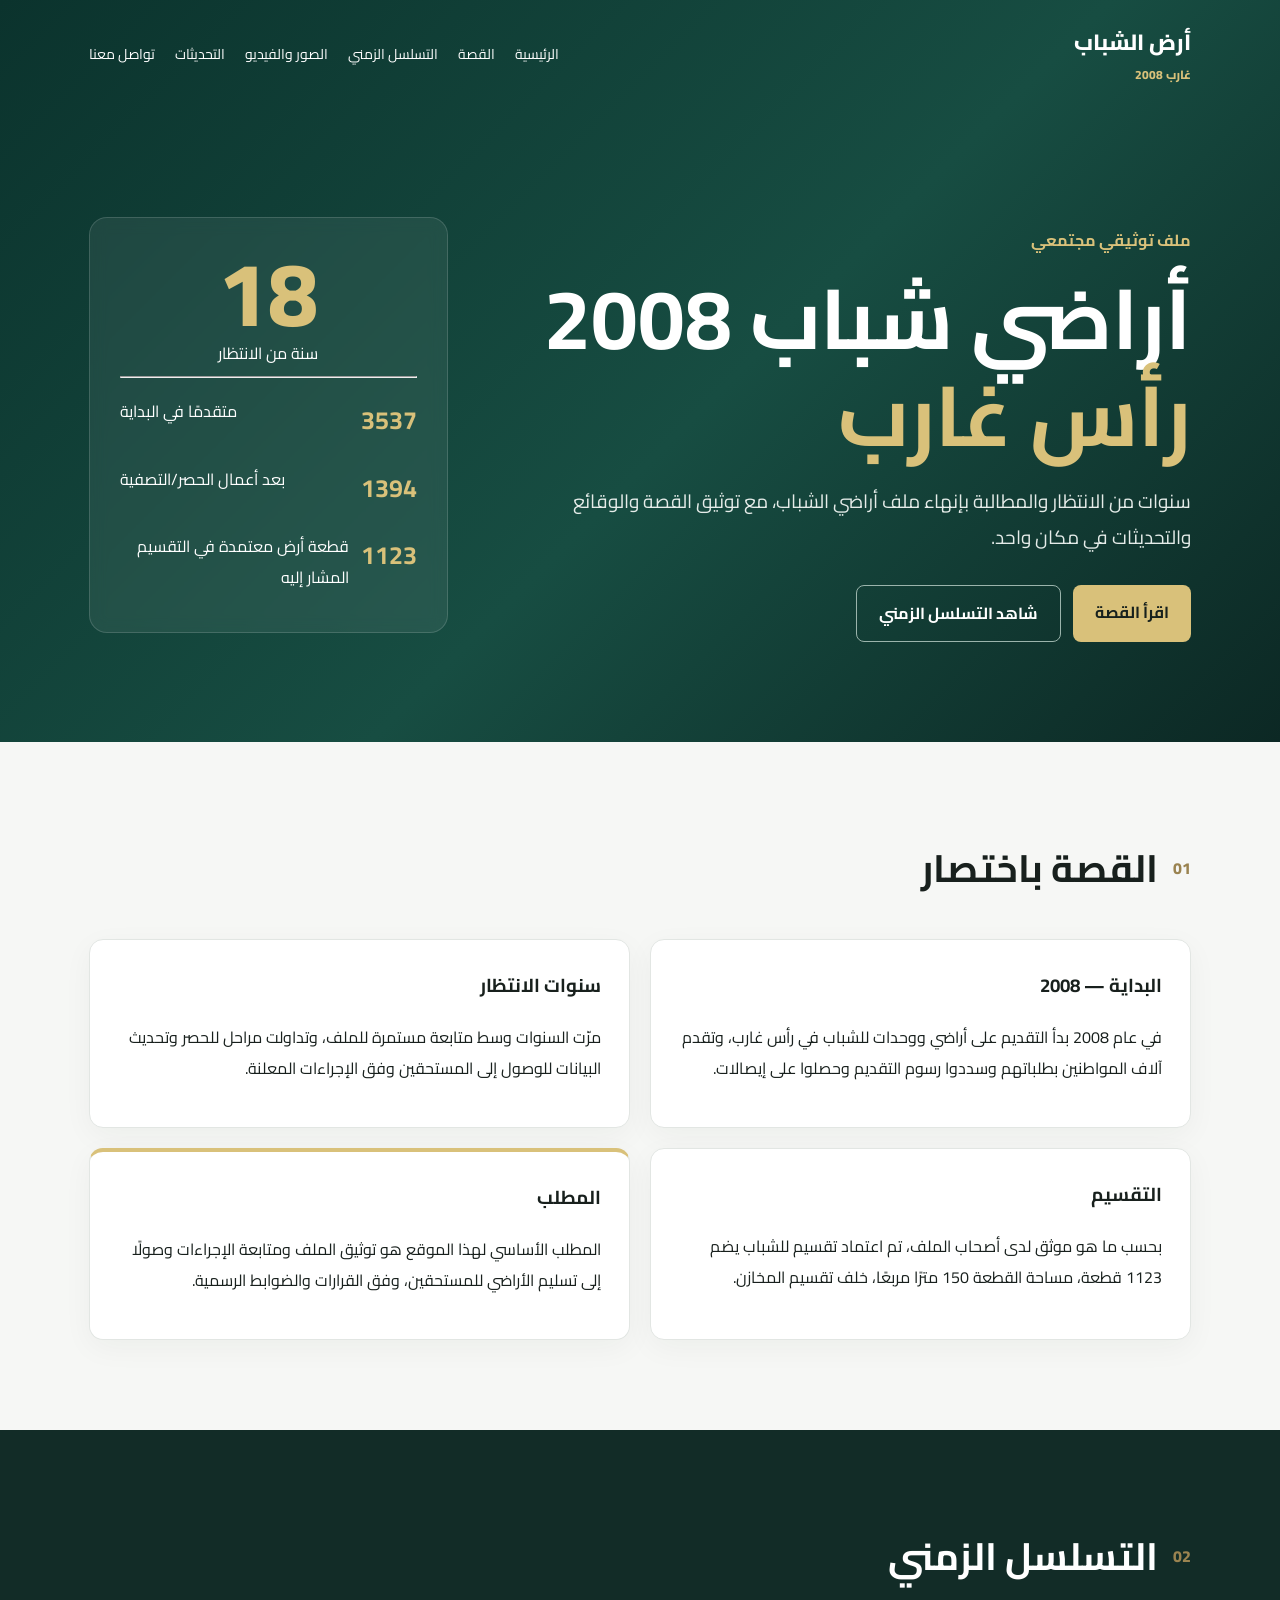
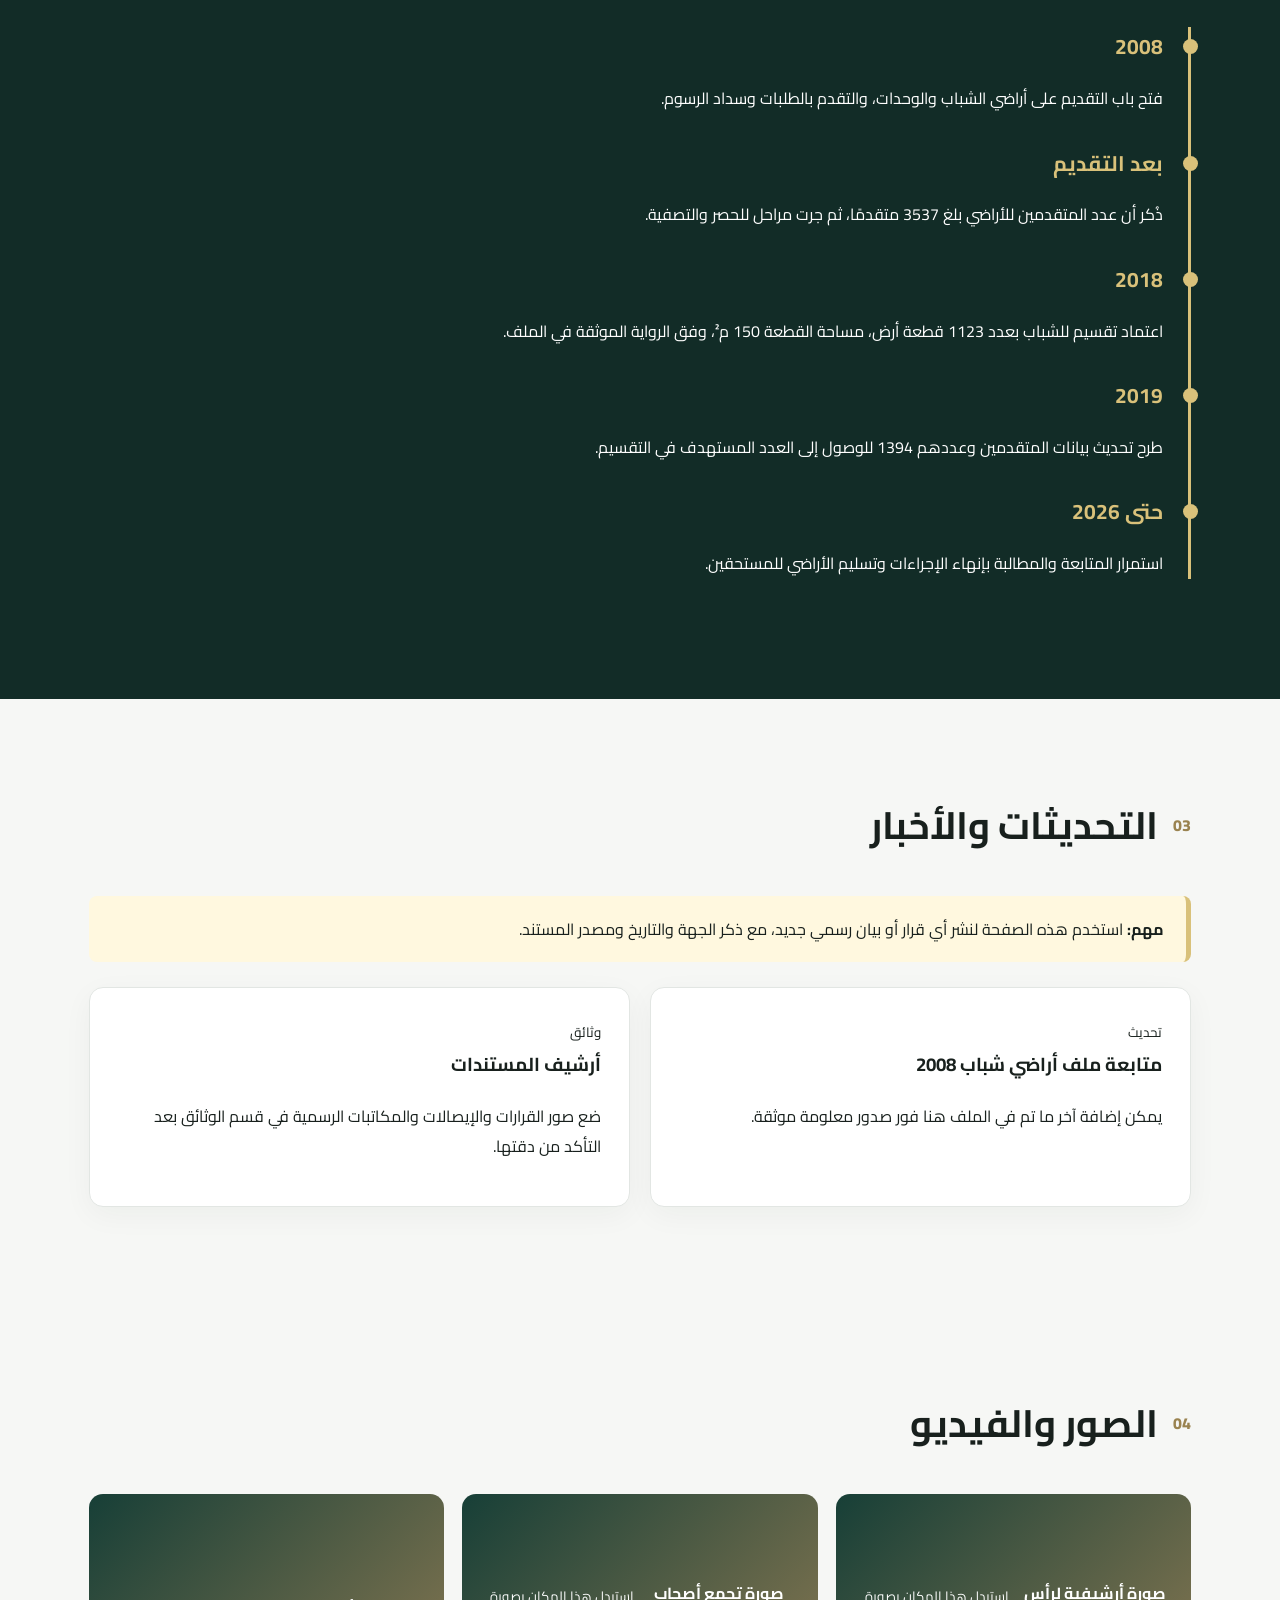
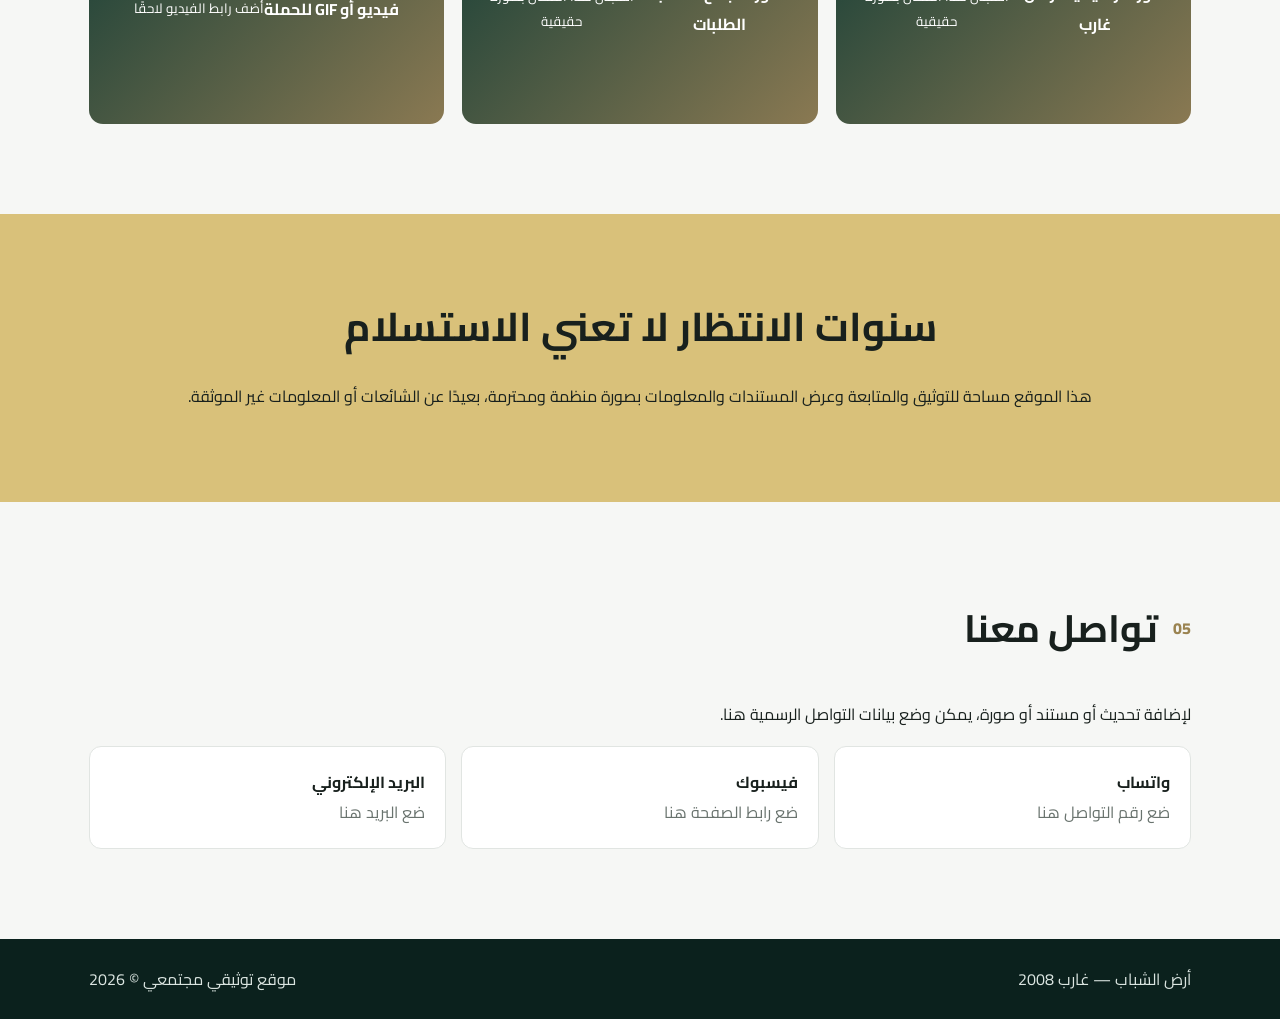
==== index.html @ 6d90851c "Add files via upload" ====
<!doctype html>
<html lang="ar" dir="rtl">
<head>
<meta charset="utf-8">
<meta name="viewport" content="width=device-width,initial-scale=1">
<title>أرض الشباب | غارب 2008</title>
<meta name="description" content="موقع توثيقي لمتابعة ملف أراضي شباب 2008 بمدينة رأس غارب.">
<link rel="stylesheet" href="style.css">
</head>
<body>
<header class="hero">
  <nav class="nav">
    <div class="logo">أرض الشباب <span>غارب 2008</span></div>
    <button class="menu" onclick="toggleMenu()">☰</button>
    <div id="links" class="links">
      <a href="#home">الرئيسية</a><a href="#story">القصة</a><a href="#timeline">التسلسل الزمني</a>
      <a href="#media">الصور والفيديو</a><a href="#updates">التحديثات</a><a href="#contact">تواصل معنا</a>
    </div>
  </nav>
  <section id="home" class="hero-content">
    <div>
      <p class="eyebrow">ملف توثيقي مجتمعي</p>
      <h1>أراضي شباب 2008<br><span>رأس غارب</span></h1>
      <p class="lead">سنوات من الانتظار والمطالبة بإنهاء ملف أراضي الشباب، مع توثيق القصة والوقائع والتحديثات في مكان واحد.</p>
      <div class="actions"><a class="btn primary" href="#story">اقرأ القصة</a><a class="btn ghost" href="#timeline">شاهد التسلسل الزمني</a></div>
    </div>
    <div class="hero-card">
      <div class="big">18</div><div>سنة من الانتظار</div>
      <hr><div class="stat"><b>3537</b><span>متقدمًا في البداية</span></div>
      <div class="stat"><b>1394</b><span>بعد أعمال الحصر/التصفية</span></div>
      <div class="stat"><b>1123</b><span>قطعة أرض معتمدة في التقسيم المشار إليه</span></div>
    </div>
  </section>
</header>

<main>
<section id="story" class="section">
  <div class="section-head"><span>01</span><h2>القصة باختصار</h2></div>
  <div class="story-grid">
    <article class="card"><h3>البداية — 2008</h3><p>في عام 2008 بدأ التقديم على أراضي ووحدات للشباب في رأس غارب، وتقدم آلاف المواطنين بطلباتهم وسددوا رسوم التقديم وحصلوا على إيصالات.</p></article>
    <article class="card"><h3>سنوات الانتظار</h3><p>مرّت السنوات وسط متابعة مستمرة للملف، وتداولت مراحل للحصر وتحديث البيانات للوصول إلى المستحقين وفق الإجراءات المعلنة.</p></article>
    <article class="card"><h3>التقسيم</h3><p>بحسب ما هو موثق لدى أصحاب الملف، تم اعتماد تقسيم للشباب يضم 1123 قطعة، مساحة القطعة 150 مترًا مربعًا، خلف تقسيم المخازن.</p></article>
    <article class="card accent"><h3>المطلب</h3><p>المطلب الأساسي لهذا الموقع هو توثيق الملف ومتابعة الإجراءات وصولًا إلى تسليم الأراضي للمستحقين، وفق القرارات والضوابط الرسمية.</p></article>
  </div>
</section>

<section id="timeline" class="section dark">
  <div class="section-head"><span>02</span><h2>التسلسل الزمني</h2></div>
  <div class="timeline">
    <div><b>2008</b><p>فتح باب التقديم على أراضي الشباب والوحدات، والتقدم بالطلبات وسداد الرسوم.</p></div>
    <div><b>بعد التقديم</b><p>ذُكر أن عدد المتقدمين للأراضي بلغ 3537 متقدمًا، ثم جرت مراحل للحصر والتصفية.</p></div>
    <div><b>2018</b><p>اعتماد تقسيم للشباب بعدد 1123 قطعة أرض، مساحة القطعة 150 م²، وفق الرواية الموثقة في الملف.</p></div>
    <div><b>2019</b><p>طرح تحديث بيانات المتقدمين وعددهم 1394 للوصول إلى العدد المستهدف في التقسيم.</p></div>
    <div><b>حتى 2026</b><p>استمرار المتابعة والمطالبة بإنهاء الإجراءات وتسليم الأراضي للمستحقين.</p></div>
  </div>
</section>

<section id="updates" class="section">
  <div class="section-head"><span>03</span><h2>التحديثات والأخبار</h2></div>
  <div class="notice"><strong>مهم:</strong> استخدم هذه الصفحة لنشر أي قرار أو بيان رسمي جديد، مع ذكر الجهة والتاريخ ومصدر المستند.</div>
  <div class="updates">
    <article class="card"><small>تحديث</small><h3>متابعة ملف أراضي شباب 2008</h3><p>يمكن إضافة آخر ما تم في الملف هنا فور صدور معلومة موثقة.</p></article>
    <article class="card"><small>وثائق</small><h3>أرشيف المستندات</h3><p>ضع صور القرارات والإيصالات والمكاتبات الرسمية في قسم الوثائق بعد التأكد من دقتها.</p></article>
  </div>
</section>

<section id="media" class="section">
  <div class="section-head"><span>04</span><h2>الصور والفيديو</h2></div>
  <div class="media-grid">
    <div class="media-placeholder">صورة أرشيفية لرأس غارب<br><small>استبدل هذا المكان بصورة حقيقية</small></div>
    <div class="media-placeholder">صورة تجمع أصحاب الطلبات<br><small>استبدل هذا المكان بصورة حقيقية</small></div>
    <div class="media-placeholder">فيديو أو GIF للحملة<br><small>أضف رابط الفيديو لاحقًا</small></div>
  </div>
</section>

<section class="section callout">
  <h2>سنوات الانتظار لا تعني الاستسلام</h2>
  <p>هذا الموقع مساحة للتوثيق والمتابعة وعرض المستندات والمعلومات بصورة منظمة ومحترمة، بعيدًا عن الشائعات أو المعلومات غير الموثقة.</p>
</section>

<section id="contact" class="section contact">
  <div class="section-head"><span>05</span><h2>تواصل معنا</h2></div>
  <p>لإضافة تحديث أو مستند أو صورة، يمكن وضع بيانات التواصل الرسمية هنا.</p>
  <div class="contact-box">
    <div><b>واتساب</b><span>ضع رقم التواصل هنا</span></div>
    <div><b>فيسبوك</b><span>ضع رابط الصفحة هنا</span></div>
    <div><b>البريد الإلكتروني</b><span>ضع البريد هنا</span></div>
  </div>
</section>
</main>

<footer><div>أرض الشباب — غارب 2008</div><div>موقع توثيقي مجتمعي © 2026</div></footer>
<script src="script.js"></script>
</body>
</html>
---- style.css ----
@import url('https://fonts.googleapis.com/css2?family=Cairo:wght@400;600;700;800&display=swap');
*{box-sizing:border-box}html{scroll-behavior:smooth}body{margin:0;font-family:Cairo,Arial,sans-serif;background:#f6f7f5;color:#18201d;line-height:1.9}
.hero{background:linear-gradient(135deg,#0b332d,#174d42 55%,#0c2824);color:white;min-height:720px}.nav{max-width:1150px;margin:auto;padding:22px 24px;display:flex;align-items:center;justify-content:space-between;gap:20px}.logo{font-size:22px;font-weight:800}.logo span{display:block;font-size:12px;color:#d9c17a}.links{display:flex;gap:20px}.links a{color:white;text-decoration:none;font-size:14px}.menu{display:none;background:none;border:0;color:white;font-size:28px}
.hero-content{max-width:1150px;margin:auto;padding:100px 24px;display:grid;grid-template-columns:1.5fr .8fr;gap:70px;align-items:center}.eyebrow{color:#d9c17a;font-weight:700}.hero h1{font-size:clamp(48px,7vw,84px);line-height:1.15;margin:10px 0}.hero h1 span{color:#d9c17a}.lead{font-size:19px;max-width:700px;color:#e5ece9}.actions{display:flex;gap:12px;flex-wrap:wrap;margin-top:30px}.btn{padding:12px 22px;border-radius:8px;text-decoration:none;font-weight:700}.primary{background:#d9c17a;color:#17211d}.ghost{border:1px solid #9bb4ac;color:white}.hero-card{background:#ffffff12;border:1px solid #ffffff26;border-radius:18px;padding:30px;text-align:center;backdrop-filter:blur(8px)}.big{font-size:90px;font-weight:800;line-height:1;color:#d9c17a}.stat{display:flex;justify-content:space-between;gap:12px;padding:10px 0;text-align:right}.stat b{font-size:25px;color:#d9c17a}
.section{max-width:1150px;margin:auto;padding:90px 24px}.section-head{display:flex;align-items:center;gap:15px;margin-bottom:35px}.section-head span{color:#9a8350;font-weight:800}.section h2{font-size:38px;margin:0}.story-grid,.updates{display:grid;grid-template-columns:repeat(2,1fr);gap:20px}.card{background:white;border:1px solid #e2e6e3;border-radius:14px;padding:28px;box-shadow:0 8px 30px #10251a0b}.card h3{margin-top:0}.accent{border-top:4px solid #d9c17a}.dark{max-width:none;background:#122c27;color:white;padding-left:max(24px,calc((100% - 1102px)/2));padding-right:max(24px,calc((100% - 1102px)/2))}.timeline{border-right:3px solid #d9c17a;padding-right:25px}.timeline>div{position:relative;margin:0 0 30px}.timeline>div:before{content:'';position:absolute;right:-35px;top:12px;width:15px;height:15px;background:#d9c17a;border-radius:50%}.timeline b{color:#d9c17a;font-size:21px}.notice{background:#fff8df;border-right:5px solid #d9c17a;padding:18px 22px;border-radius:8px;margin-bottom:25px}.media-grid{display:grid;grid-template-columns:repeat(3,1fr);gap:18px}.media-placeholder{min-height:230px;border-radius:14px;background:linear-gradient(135deg,#173f37,#8a7952);display:flex;align-items:center;justify-content:center;text-align:center;color:white;font-weight:700;padding:20px}.media-placeholder small{font-weight:400;display:block}.callout{max-width:none;background:#d9c17a;text-align:center;padding:75px 24px}.callout h2{font-size:40px}.contact-box{display:grid;grid-template-columns:repeat(3,1fr);gap:15px}.contact-box div{background:white;border:1px solid #e1e5e2;padding:20px;border-radius:12px}.contact-box b,.contact-box span{display:block}.contact-box span{color:#69736e}footer{background:#0b211d;color:#dbe5e1;padding:25px max(24px,calc((100% - 1102px)/2));display:flex;justify-content:space-between;gap:20px}
@media(max-width:800px){.links{display:none;position:absolute;top:70px;right:15px;left:15px;background:#0b332d;padding:20px;border-radius:12px;flex-direction:column}.links.show{display:flex}.menu{display:block}.hero-content{grid-template-columns:1fr;padding-top:50px}.hero{min-height:auto}.story-grid,.media-grid,.contact-box{grid-template-columns:1fr}.hero h1{font-size:48px}.section h2{font-size:30px}footer{flex-direction:column}}
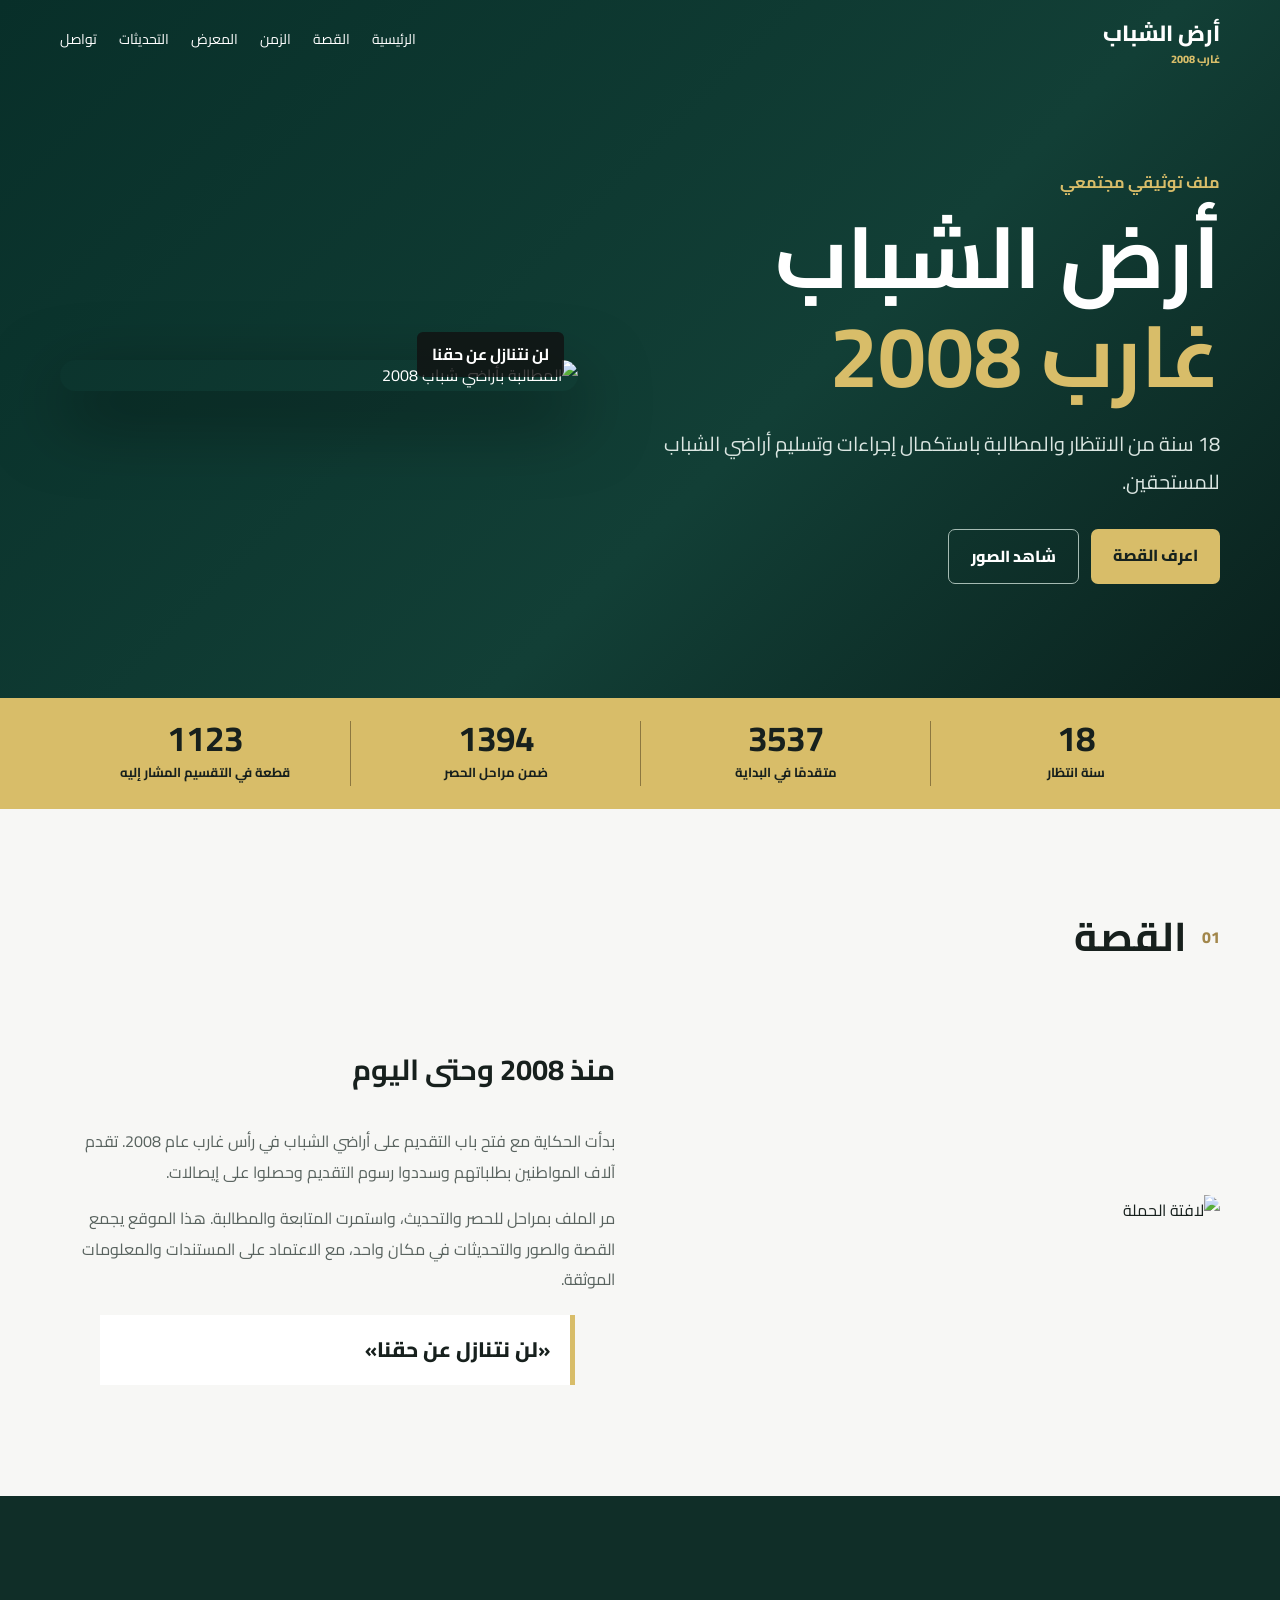
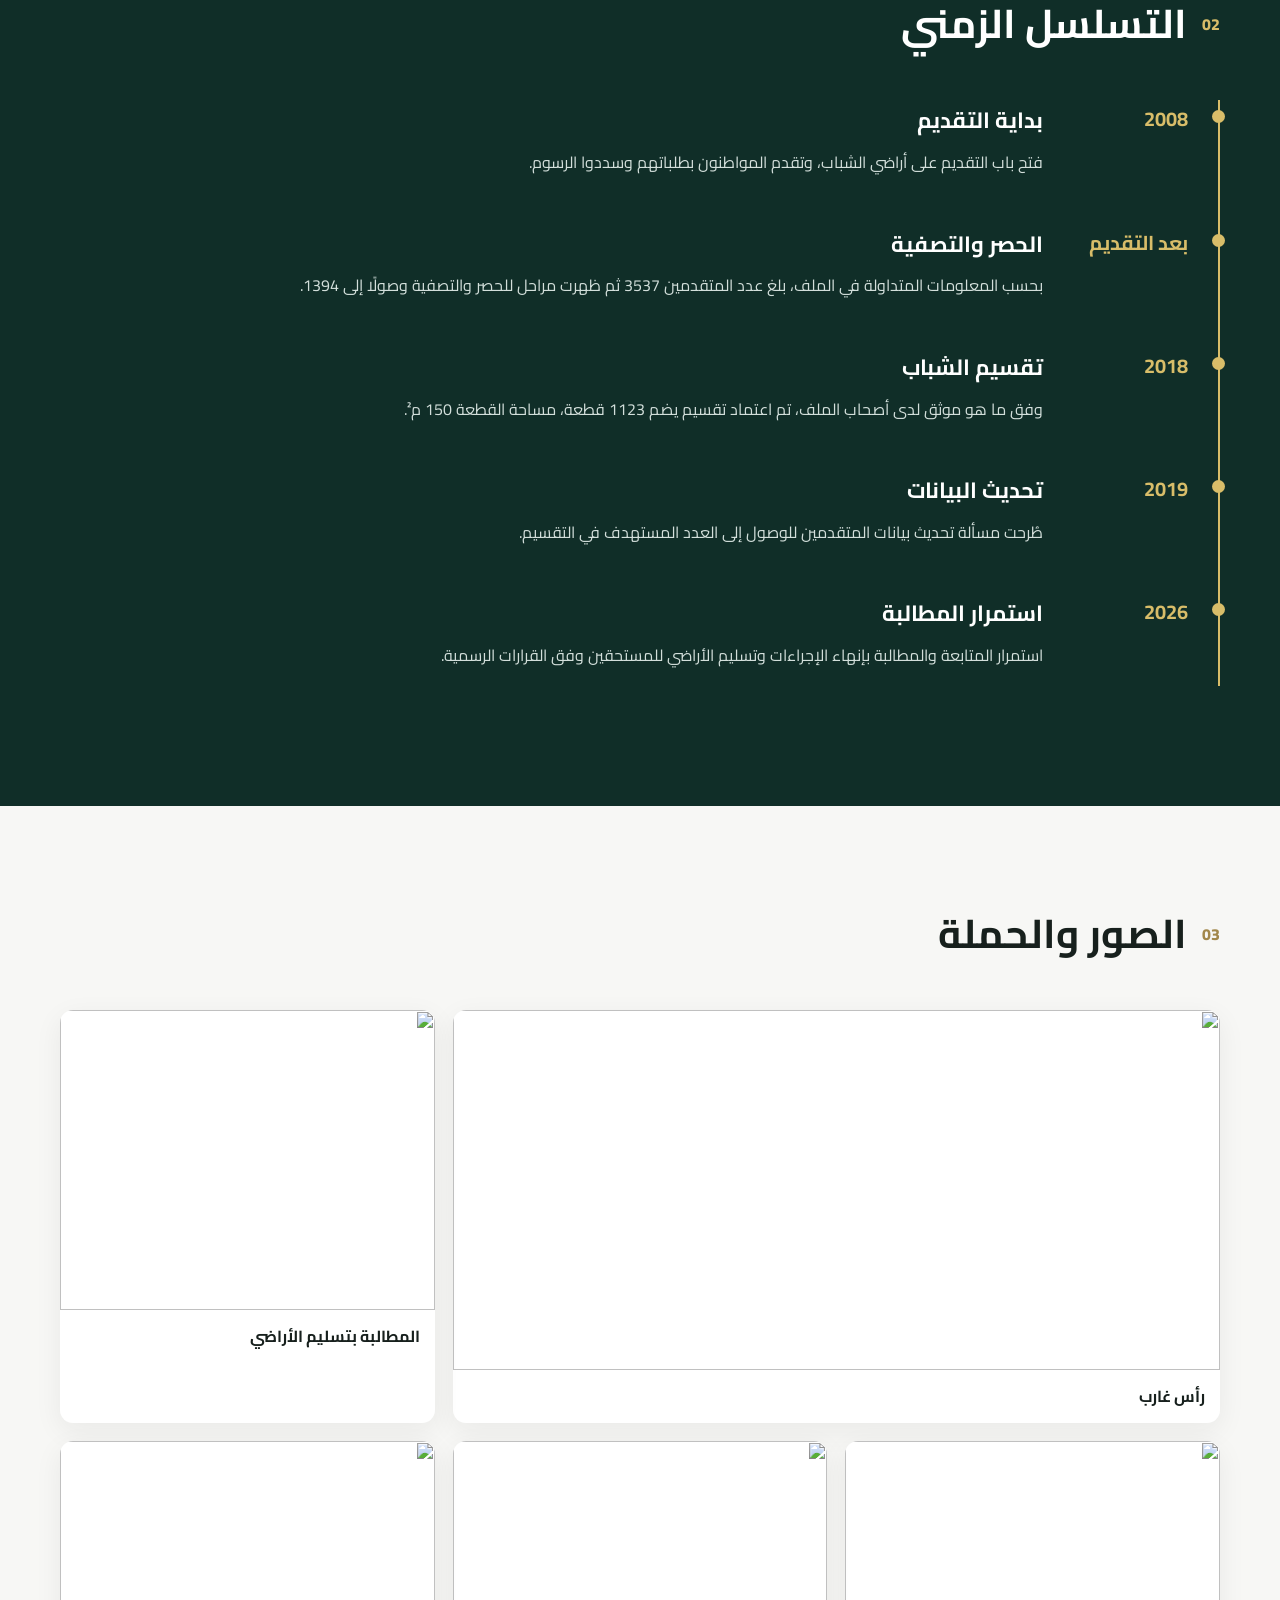
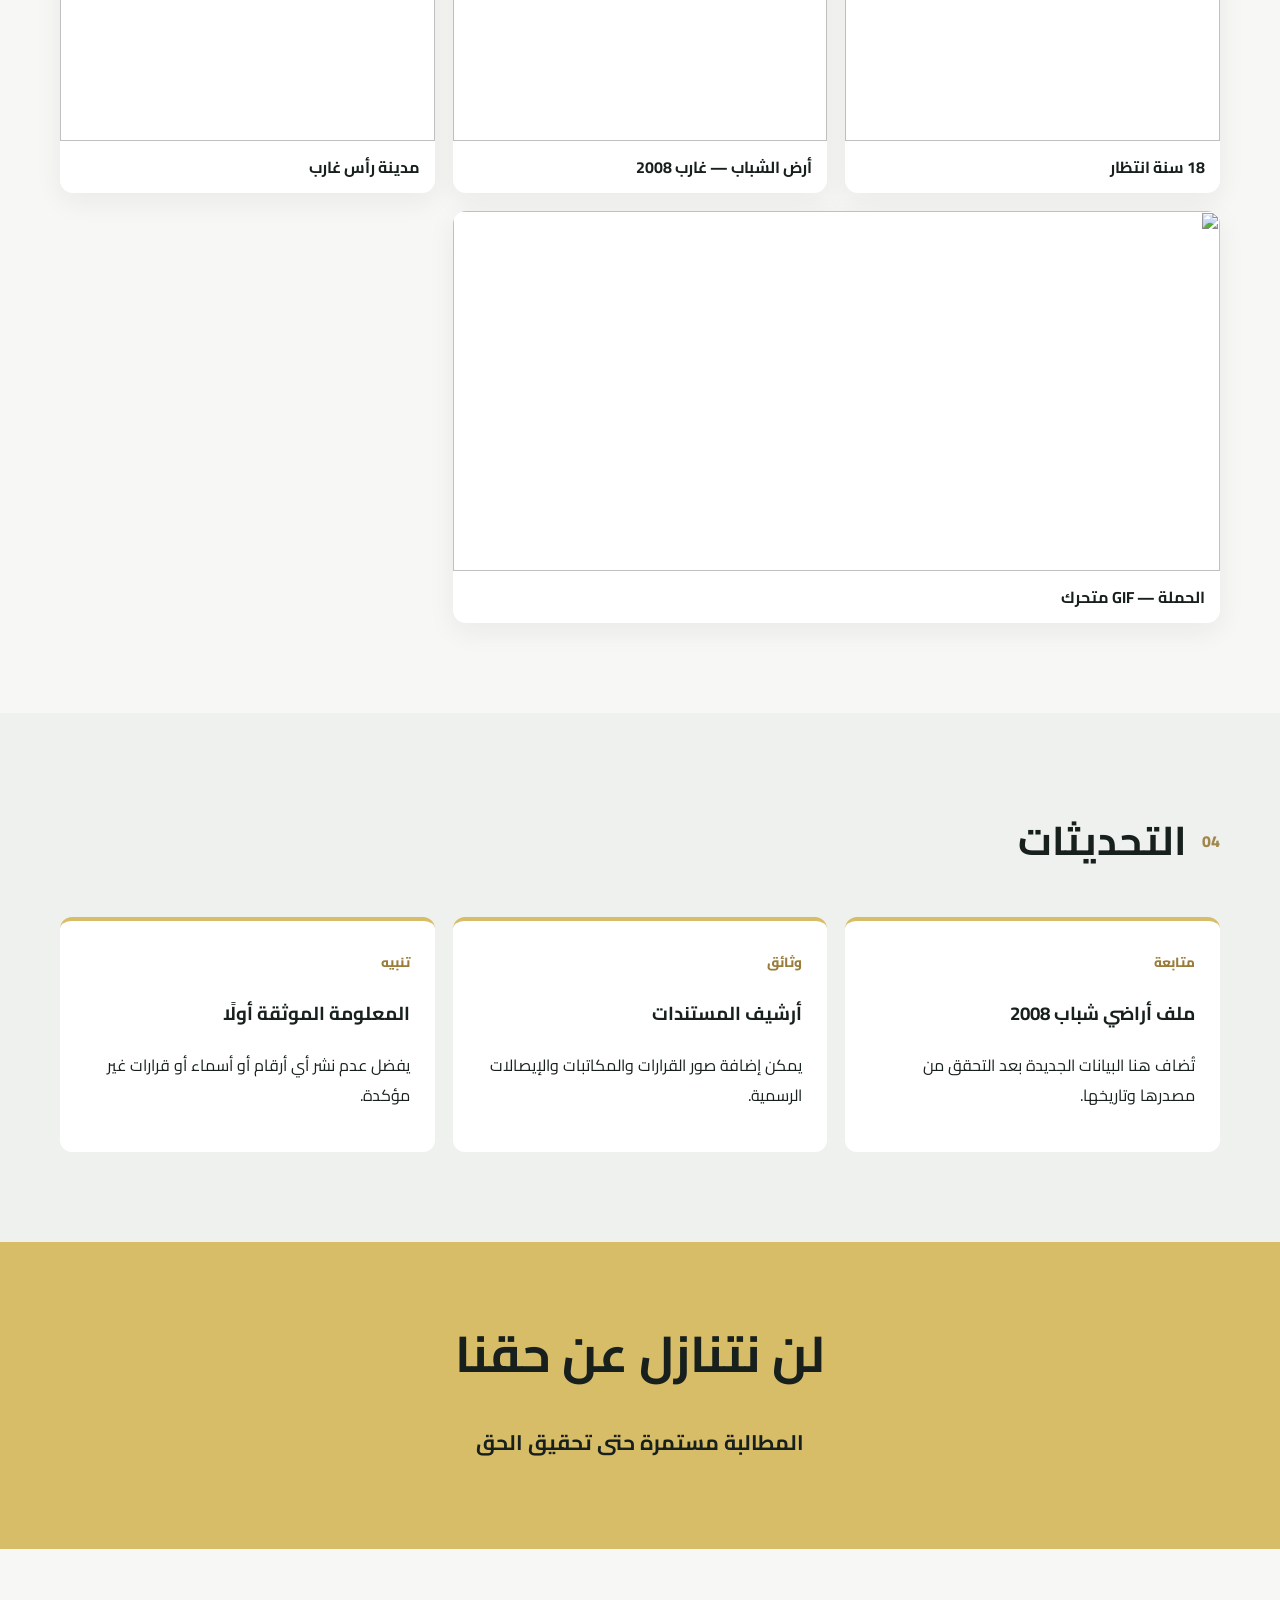
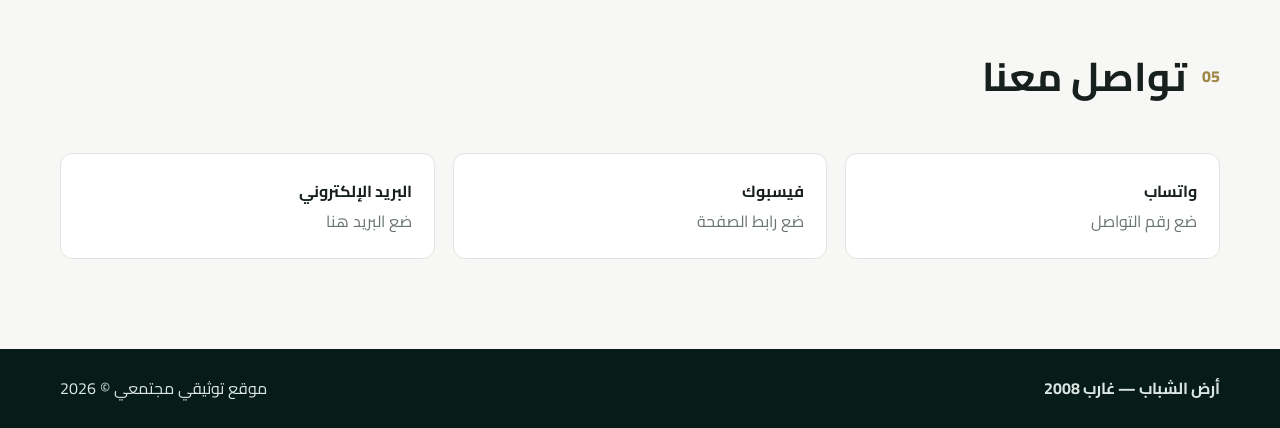
==== commit 3b35b804: "Add files via upload" ====
--- a/index.html
+++ b/index.html
@@ -1,95 +1,20 @@
-<!doctype html>
-<html lang="ar" dir="rtl">
-<head>
-<meta charset="utf-8">
-<meta name="viewport" content="width=device-width,initial-scale=1">
-<title>أرض الشباب | غارب 2008</title>
-<meta name="description" content="موقع توثيقي لمتابعة ملف أراضي شباب 2008 بمدينة رأس غارب.">
-<link rel="stylesheet" href="style.css">
-</head>
-<body>
-<header class="hero">
-  <nav class="nav">
-    <div class="logo">أرض الشباب <span>غارب 2008</span></div>
-    <button class="menu" onclick="toggleMenu()">☰</button>
-    <div id="links" class="links">
-      <a href="#home">الرئيسية</a><a href="#story">القصة</a><a href="#timeline">التسلسل الزمني</a>
-      <a href="#media">الصور والفيديو</a><a href="#updates">التحديثات</a><a href="#contact">تواصل معنا</a>
-    </div>
-  </nav>
-  <section id="home" class="hero-content">
-    <div>
-      <p class="eyebrow">ملف توثيقي مجتمعي</p>
-      <h1>أراضي شباب 2008<br><span>رأس غارب</span></h1>
-      <p class="lead">سنوات من الانتظار والمطالبة بإنهاء ملف أراضي الشباب، مع توثيق القصة والوقائع والتحديثات في مكان واحد.</p>
-      <div class="actions"><a class="btn primary" href="#story">اقرأ القصة</a><a class="btn ghost" href="#timeline">شاهد التسلسل الزمني</a></div>
-    </div>
-    <div class="hero-card">
-      <div class="big">18</div><div>سنة من الانتظار</div>
-      <hr><div class="stat"><b>3537</b><span>متقدمًا في البداية</span></div>
-      <div class="stat"><b>1394</b><span>بعد أعمال الحصر/التصفية</span></div>
-      <div class="stat"><b>1123</b><span>قطعة أرض معتمدة في التقسيم المشار إليه</span></div>
-    </div>
-  </section>
-</header>
-
-<main>
-<section id="story" class="section">
-  <div class="section-head"><span>01</span><h2>القصة باختصار</h2></div>
-  <div class="story-grid">
-    <article class="card"><h3>البداية — 2008</h3><p>في عام 2008 بدأ التقديم على أراضي ووحدات للشباب في رأس غارب، وتقدم آلاف المواطنين بطلباتهم وسددوا رسوم التقديم وحصلوا على إيصالات.</p></article>
-    <article class="card"><h3>سنوات الانتظار</h3><p>مرّت السنوات وسط متابعة مستمرة للملف، وتداولت مراحل للحصر وتحديث البيانات للوصول إلى المستحقين وفق الإجراءات المعلنة.</p></article>
-    <article class="card"><h3>التقسيم</h3><p>بحسب ما هو موثق لدى أصحاب الملف، تم اعتماد تقسيم للشباب يضم 1123 قطعة، مساحة القطعة 150 مترًا مربعًا، خلف تقسيم المخازن.</p></article>
-    <article class="card accent"><h3>المطلب</h3><p>المطلب الأساسي لهذا الموقع هو توثيق الملف ومتابعة الإجراءات وصولًا إلى تسليم الأراضي للمستحقين، وفق القرارات والضوابط الرسمية.</p></article>
-  </div>
-</section>
-
-<section id="timeline" class="section dark">
-  <div class="section-head"><span>02</span><h2>التسلسل الزمني</h2></div>
-  <div class="timeline">
-    <div><b>2008</b><p>فتح باب التقديم على أراضي الشباب والوحدات، والتقدم بالطلبات وسداد الرسوم.</p></div>
-    <div><b>بعد التقديم</b><p>ذُكر أن عدد المتقدمين للأراضي بلغ 3537 متقدمًا، ثم جرت مراحل للحصر والتصفية.</p></div>
-    <div><b>2018</b><p>اعتماد تقسيم للشباب بعدد 1123 قطعة أرض، مساحة القطعة 150 م²، وفق الرواية الموثقة في الملف.</p></div>
-    <div><b>2019</b><p>طرح تحديث بيانات المتقدمين وعددهم 1394 للوصول إلى العدد المستهدف في التقسيم.</p></div>
-    <div><b>حتى 2026</b><p>استمرار المتابعة والمطالبة بإنهاء الإجراءات وتسليم الأراضي للمستحقين.</p></div>
-  </div>
-</section>
-
-<section id="updates" class="section">
-  <div class="section-head"><span>03</span><h2>التحديثات والأخبار</h2></div>
-  <div class="notice"><strong>مهم:</strong> استخدم هذه الصفحة لنشر أي قرار أو بيان رسمي جديد، مع ذكر الجهة والتاريخ ومصدر المستند.</div>
-  <div class="updates">
-    <article class="card"><small>تحديث</small><h3>متابعة ملف أراضي شباب 2008</h3><p>يمكن إضافة آخر ما تم في الملف هنا فور صدور معلومة موثقة.</p></article>
-    <article class="card"><small>وثائق</small><h3>أرشيف المستندات</h3><p>ضع صور القرارات والإيصالات والمكاتبات الرسمية في قسم الوثائق بعد التأكد من دقتها.</p></article>
-  </div>
-</section>
-
-<section id="media" class="section">
-  <div class="section-head"><span>04</span><h2>الصور والفيديو</h2></div>
-  <div class="media-grid">
-    <div class="media-placeholder">صورة أرشيفية لرأس غارب<br><small>استبدل هذا المكان بصورة حقيقية</small></div>
-    <div class="media-placeholder">صورة تجمع أصحاب الطلبات<br><small>استبدل هذا المكان بصورة حقيقية</small></div>
-    <div class="media-placeholder">فيديو أو GIF للحملة<br><small>أضف رابط الفيديو لاحقًا</small></div>
-  </div>
-</section>
-
-<section class="section callout">
-  <h2>سنوات الانتظار لا تعني الاستسلام</h2>
-  <p>هذا الموقع مساحة للتوثيق والمتابعة وعرض المستندات والمعلومات بصورة منظمة ومحترمة، بعيدًا عن الشائعات أو المعلومات غير الموثقة.</p>
-</section>
-
-<section id="contact" class="section contact">
-  <div class="section-head"><span>05</span><h2>تواصل معنا</h2></div>
-  <p>لإضافة تحديث أو مستند أو صورة، يمكن وضع بيانات التواصل الرسمية هنا.</p>
-  <div class="contact-box">
-    <div><b>واتساب</b><span>ضع رقم التواصل هنا</span></div>
-    <div><b>فيسبوك</b><span>ضع رابط الصفحة هنا</span></div>
-    <div><b>البريد الإلكتروني</b><span>ضع البريد هنا</span></div>
-  </div>
-</section>
-</main>
-
-<footer><div>أرض الشباب — غارب 2008</div><div>موقع توثيقي مجتمعي © 2026</div></footer>
-<script src="script.js"></script>
-</body>
-</html>+<!doctype html><html lang="ar" dir="rtl"><head><meta charset="utf-8"><meta name="viewport" content="width=device-width,initial-scale=1"><title>أرض الشباب | غارب 2008</title><meta name="description" content="موقع توثيقي لأراضي شباب 2008 برأس غارب"><link rel="preconnect" href="https://fonts.googleapis.com"><link rel="preconnect" href="https://fonts.gstatic.com" crossorigin><link href="https://fonts.googleapis.com/css2?family=Cairo:wght@400;600;700;800&display=swap" rel="stylesheet"><link rel="stylesheet" href="style.css"></head><body>
+<header class="top"><nav class="nav wrap"><a class="brand" href="#home">أرض الشباب <small>غارب 2008</small></a><button class="menu">☰</button><div class="links"><a href="#home">الرئيسية</a><a href="#story">القصة</a><a href="#timeline">الزمن</a><a href="#media">المعرض</a><a href="#updates">التحديثات</a><a href="#contact">تواصل</a></div></nav>
+<section id="home" class="hero wrap"><div><div class="kicker">ملف توثيقي مجتمعي</div><h1>أرض الشباب<br><em>غارب 2008</em></h1><p>18 سنة من الانتظار والمطالبة باستكمال إجراءات وتسليم أراضي الشباب للمستحقين.</p><div class="buttons"><a class="btn main" href="#story">اعرف القصة</a><a class="btn outline" href="#media">شاهد الصور</a></div></div><div class="hero-photo"><img src="assets/hero.png" alt="المطالبة بأراضي شباب 2008"><b>لن نتنازل عن حقنا</b></div></section></header>
+<section class="numbers"><div class="wrap number-grid"><div><strong>18</strong><span>سنة انتظار</span></div><div><strong>3537</strong><span>متقدمًا في البداية</span></div><div><strong>1394</strong><span>ضمن مراحل الحصر</span></div><div><strong>1123</strong><span>قطعة في التقسيم المشار إليه</span></div></div></section>
+<section id="story" class="section wrap"><div class="heading"><span>01</span><h2>القصة</h2></div><div class="story"><img src="assets/banner.png" alt="لافتة الحملة"><div><h3>منذ 2008 وحتى اليوم</h3><p>بدأت الحكاية مع فتح باب التقديم على أراضي الشباب في رأس غارب عام 2008. تقدم آلاف المواطنين بطلباتهم وسددوا رسوم التقديم وحصلوا على إيصالات.</p><p>مر الملف بمراحل للحصر والتحديث، واستمرت المتابعة والمطالبة. هذا الموقع يجمع القصة والصور والتحديثات في مكان واحد، مع الاعتماد على المستندات والمعلومات الموثقة.</p><blockquote>«لن نتنازل عن حقنا»</blockquote></div></div></section>
+<section id="timeline" class="section dark"><div class="wrap"><div class="heading light"><span>02</span><h2>التسلسل الزمني</h2></div><div class="timeline">
+<article><b>2008</b><div><h3>بداية التقديم</h3><p>فتح باب التقديم على أراضي الشباب، وتقدم المواطنون بطلباتهم وسددوا الرسوم.</p></div></article>
+<article><b>بعد التقديم</b><div><h3>الحصر والتصفية</h3><p>بحسب المعلومات المتداولة في الملف، بلغ عدد المتقدمين 3537 ثم ظهرت مراحل للحصر والتصفية وصولًا إلى 1394.</p></div></article>
+<article><b>2018</b><div><h3>تقسيم الشباب</h3><p>وفق ما هو موثق لدى أصحاب الملف، تم اعتماد تقسيم يضم 1123 قطعة، مساحة القطعة 150 م².</p></div></article>
+<article><b>2019</b><div><h3>تحديث البيانات</h3><p>طُرحت مسألة تحديث بيانات المتقدمين للوصول إلى العدد المستهدف في التقسيم.</p></div></article>
+<article><b>2026</b><div><h3>استمرار المطالبة</h3><p>استمرار المتابعة والمطالبة بإنهاء الإجراءات وتسليم الأراضي للمستحقين وفق القرارات الرسمية.</p></div></article>
+</div></div></section>
+<section id="media" class="section wrap"><div class="heading"><span>03</span><h2>الصور والحملة</h2></div><div class="gallery">
+<figure class="wide"><img src="assets/ras_gharib_1.jpg"><figcaption>رأس غارب</figcaption></figure><figure><img src="assets/protest.png"><figcaption>المطالبة بتسليم الأراضي</figcaption></figure><figure><img src="assets/ras_gharib_2.jpg"><figcaption>18 سنة انتظار</figcaption></figure><figure><img src="assets/title.png"><figcaption>أرض الشباب — غارب 2008</figcaption></figure><figure><img src="assets/ras_gharib_city.png"><figcaption>مدينة رأس غارب</figcaption></figure><figure class="wide"><img src="assets/campaign.gif"><figcaption>الحملة — GIF متحرك</figcaption></figure>
+</div></section>
+<section id="updates" class="section soft"><div class="wrap"><div class="heading"><span>04</span><h2>التحديثات</h2></div><div class="cards"><article><small>متابعة</small><h3>ملف أراضي شباب 2008</h3><p>تُضاف هنا البيانات الجديدة بعد التحقق من مصدرها وتاريخها.</p></article><article><small>وثائق</small><h3>أرشيف المستندات</h3><p>يمكن إضافة صور القرارات والمكاتبات والإيصالات الرسمية.</p></article><article><small>تنبيه</small><h3>المعلومة الموثقة أولًا</h3><p>يفضل عدم نشر أي أرقام أو أسماء أو قرارات غير مؤكدة.</p></article></div></div></section>
+<section class="statement"><h2>لن نتنازل عن حقنا</h2><p>المطالبة مستمرة حتى تحقيق الحق</p></section>
+<section id="contact" class="section wrap"><div class="heading"><span>05</span><h2>تواصل معنا</h2></div><div class="contact"><div><b>واتساب</b><span>ضع رقم التواصل</span></div><div><b>فيسبوك</b><span>ضع رابط الصفحة</span></div><div><b>البريد الإلكتروني</b><span>ضع البريد هنا</span></div></div></section>
+<footer><div class="wrap foot"><b>أرض الشباب — غارب 2008</b><span>موقع توثيقي مجتمعي © 2026</span></div></footer>
+<script>const m=document.querySelector('.menu'),l=document.querySelector('.links');m.onclick=()=>l.classList.toggle('open');l.querySelectorAll('a').forEach(a=>a.onclick=()=>l.classList.remove('open'));</script></body></html>
--- a/style.css
+++ b/style.css
@@ -1,6 +1 @@
-@import url('https://fonts.googleapis.com/css2?family=Cairo:wght@400;600;700;800&display=swap');
-*{box-sizing:border-box}html{scroll-behavior:smooth}body{margin:0;font-family:Cairo,Arial,sans-serif;background:#f6f7f5;color:#18201d;line-height:1.9}
-.hero{background:linear-gradient(135deg,#0b332d,#174d42 55%,#0c2824);color:white;min-height:720px}.nav{max-width:1150px;margin:auto;padding:22px 24px;display:flex;align-items:center;justify-content:space-between;gap:20px}.logo{font-size:22px;font-weight:800}.logo span{display:block;font-size:12px;color:#d9c17a}.links{display:flex;gap:20px}.links a{color:white;text-decoration:none;font-size:14px}.menu{display:none;background:none;border:0;color:white;font-size:28px}
-.hero-content{max-width:1150px;margin:auto;padding:100px 24px;display:grid;grid-template-columns:1.5fr .8fr;gap:70px;align-items:center}.eyebrow{color:#d9c17a;font-weight:700}.hero h1{font-size:clamp(48px,7vw,84px);line-height:1.15;margin:10px 0}.hero h1 span{color:#d9c17a}.lead{font-size:19px;max-width:700px;color:#e5ece9}.actions{display:flex;gap:12px;flex-wrap:wrap;margin-top:30px}.btn{padding:12px 22px;border-radius:8px;text-decoration:none;font-weight:700}.primary{background:#d9c17a;color:#17211d}.ghost{border:1px solid #9bb4ac;color:white}.hero-card{background:#ffffff12;border:1px solid #ffffff26;border-radius:18px;padding:30px;text-align:center;backdrop-filter:blur(8px)}.big{font-size:90px;font-weight:800;line-height:1;color:#d9c17a}.stat{display:flex;justify-content:space-between;gap:12px;padding:10px 0;text-align:right}.stat b{font-size:25px;color:#d9c17a}
-.section{max-width:1150px;margin:auto;padding:90px 24px}.section-head{display:flex;align-items:center;gap:15px;margin-bottom:35px}.section-head span{color:#9a8350;font-weight:800}.section h2{font-size:38px;margin:0}.story-grid,.updates{display:grid;grid-template-columns:repeat(2,1fr);gap:20px}.card{background:white;border:1px solid #e2e6e3;border-radius:14px;padding:28px;box-shadow:0 8px 30px #10251a0b}.card h3{margin-top:0}.accent{border-top:4px solid #d9c17a}.dark{max-width:none;background:#122c27;color:white;padding-left:max(24px,calc((100% - 1102px)/2));padding-right:max(24px,calc((100% - 1102px)/2))}.timeline{border-right:3px solid #d9c17a;padding-right:25px}.timeline>div{position:relative;margin:0 0 30px}.timeline>div:before{content:'';position:absolute;right:-35px;top:12px;width:15px;height:15px;background:#d9c17a;border-radius:50%}.timeline b{color:#d9c17a;font-size:21px}.notice{background:#fff8df;border-right:5px solid #d9c17a;padding:18px 22px;border-radius:8px;margin-bottom:25px}.media-grid{display:grid;grid-template-columns:repeat(3,1fr);gap:18px}.media-placeholder{min-height:230px;border-radius:14px;background:linear-gradient(135deg,#173f37,#8a7952);display:flex;align-items:center;justify-content:center;text-align:center;color:white;font-weight:700;padding:20px}.media-placeholder small{font-weight:400;display:block}.callout{max-width:none;background:#d9c17a;text-align:center;padding:75px 24px}.callout h2{font-size:40px}.contact-box{display:grid;grid-template-columns:repeat(3,1fr);gap:15px}.contact-box div{background:white;border:1px solid #e1e5e2;padding:20px;border-radius:12px}.contact-box b,.contact-box span{display:block}.contact-box span{color:#69736e}footer{background:#0b211d;color:#dbe5e1;padding:25px max(24px,calc((100% - 1102px)/2));display:flex;justify-content:space-between;gap:20px}
-@media(max-width:800px){.links{display:none;position:absolute;top:70px;right:15px;left:15px;background:#0b332d;padding:20px;border-radius:12px;flex-direction:column}.links.show{display:flex}.menu{display:block}.hero-content{grid-template-columns:1fr;padding-top:50px}.hero{min-height:auto}.story-grid,.media-grid,.contact-box{grid-template-columns:1fr}.hero h1{font-size:48px}.section h2{font-size:30px}footer{flex-direction:column}}
+*{box-sizing:border-box}html{scroll-behavior:smooth}body{margin:0;font-family:Cairo,Arial,sans-serif;background:#f7f7f5;color:#17201d;line-height:1.9}.wrap{width:min(1160px,calc(100% - 40px));margin:auto}.top{background:linear-gradient(135deg,#082f29,#123f36 60%,#0a211d);color:#fff}.nav{height:78px;display:flex;align-items:center;justify-content:space-between}.brand{color:#fff;text-decoration:none;font-size:22px;font-weight:800}.brand small{display:block;font-size:11px;color:#d8bd69;line-height:1}.links{display:flex;gap:22px}.links a{color:#fff;text-decoration:none;font-size:14px}.menu{display:none;border:0;background:none;color:#fff;font-size:28px}.hero{min-height:620px;padding:65px 0 90px;display:grid;grid-template-columns:1.05fr .95fr;gap:70px;align-items:center}.kicker{color:#d8bd69;font-weight:700}.hero h1{font-size:clamp(48px,7vw,86px);line-height:1.15;margin:10px 0 20px}.hero h1 em{font-style:normal;color:#d8bd69}.hero p{font-size:20px;color:#dce7e3}.buttons{display:flex;gap:12px;margin-top:28px}.btn{display:inline-block;padding:11px 22px;border-radius:7px;text-decoration:none;font-weight:800}.main{background:#d8bd69;color:#16221e}.outline{border:1px solid #a5bbb3;color:#fff}.hero-photo{position:relative}.hero-photo img{width:100%;display:block;border-radius:18px;box-shadow:0 25px 70px #0008}.hero-photo b{position:absolute;bottom:14px;right:14px;background:#111c;color:#fff;padding:7px 15px;border-radius:6px}.numbers{background:#d8bd69}.number-grid{display:grid;grid-template-columns:repeat(4,1fr);padding:23px 0;text-align:center}.number-grid div{border-left:1px solid #8c773f}.number-grid div:last-child{border:0}.number-grid strong{display:block;font-size:35px;line-height:1}.number-grid span{font-size:13px;font-weight:700}.section{padding:90px 0}.heading{display:flex;align-items:center;gap:15px;margin-bottom:38px}.heading span{font-weight:800;color:#a2874b}.heading h2{font-size:40px;margin:0}.story{display:grid;grid-template-columns:1fr 1fr;gap:50px;align-items:center}.story img{width:100%;border-radius:14px}.story h3{font-size:29px}.story p{color:#59635f}blockquote{border-right:5px solid #d8bd69;background:#fff;padding:15px 20px;font-size:21px;font-weight:800}.dark{background:#102e28;color:#fff;max-width:none}.dark .wrap{width:min(1160px,calc(100% - 40px))}.light span{color:#d8bd69}.timeline{border-right:2px solid #d8bd69;padding-right:30px}.timeline article{display:grid;grid-template-columns:120px 1fr;gap:25px;margin-bottom:30px;position:relative}.timeline article:before{content:"";position:absolute;right:-37px;top:10px;width:13px;height:13px;background:#d8bd69;border-radius:50%}.timeline b{color:#d8bd69;font-size:20px}.timeline h3{margin:0;font-size:22px}.timeline p{margin-top:5px;color:#d3dfdb}.gallery{display:grid;grid-template-columns:repeat(3,1fr);gap:18px}.gallery figure{margin:0;background:#fff;border-radius:13px;overflow:hidden;box-shadow:0 8px 28px #18231d10}.gallery .wide{grid-column:span 2}.gallery img{width:100%;height:300px;object-fit:cover;display:block}.gallery .wide img{height:360px}.gallery figcaption{padding:11px 15px;font-weight:700}.soft{background:#eef1ee;max-width:none}.soft .wrap{width:min(1160px,calc(100% - 40px))}.cards{display:grid;grid-template-columns:repeat(3,1fr);gap:18px}.cards article{background:#fff;border-radius:12px;padding:25px;border-top:4px solid #d8bd69}.cards small{color:#9a7c3b;font-weight:800}.statement{background:#d8bd69;text-align:center;padding:65px 20px}.statement h2{font-size:50px;margin:0}.statement p{font-size:21px;font-weight:700}.contact{display:grid;grid-template-columns:repeat(3,1fr);gap:18px}.contact div{background:#fff;border:1px solid #e1e5e1;border-radius:12px;padding:22px}.contact b,.contact span{display:block}.contact span{color:#6b756f}footer{background:#071c18;color:#dbe6e2;padding:24px 0}.foot{display:flex;justify-content:space-between}@media(max-width:800px){.wrap{width:calc(100% - 28px)}.menu{display:block}.links{display:none;position:absolute;z-index:5;top:68px;right:14px;left:14px;background:#0b3029;padding:18px;border-radius:10px;flex-direction:column}.links.open{display:flex}.hero{grid-template-columns:1fr;padding:45px 0 65px}.number-grid{grid-template-columns:repeat(2,1fr);gap:20px}.number-grid div{border:0}.story,.contact,.cards{grid-template-columns:1fr}.gallery{grid-template-columns:1fr}.gallery .wide{grid-column:auto}.gallery img,.gallery .wide img{height:auto}.timeline article{grid-template-columns:85px 1fr}.heading h2{font-size:32px}.statement h2{font-size:38px}.foot{flex-direction:column}}
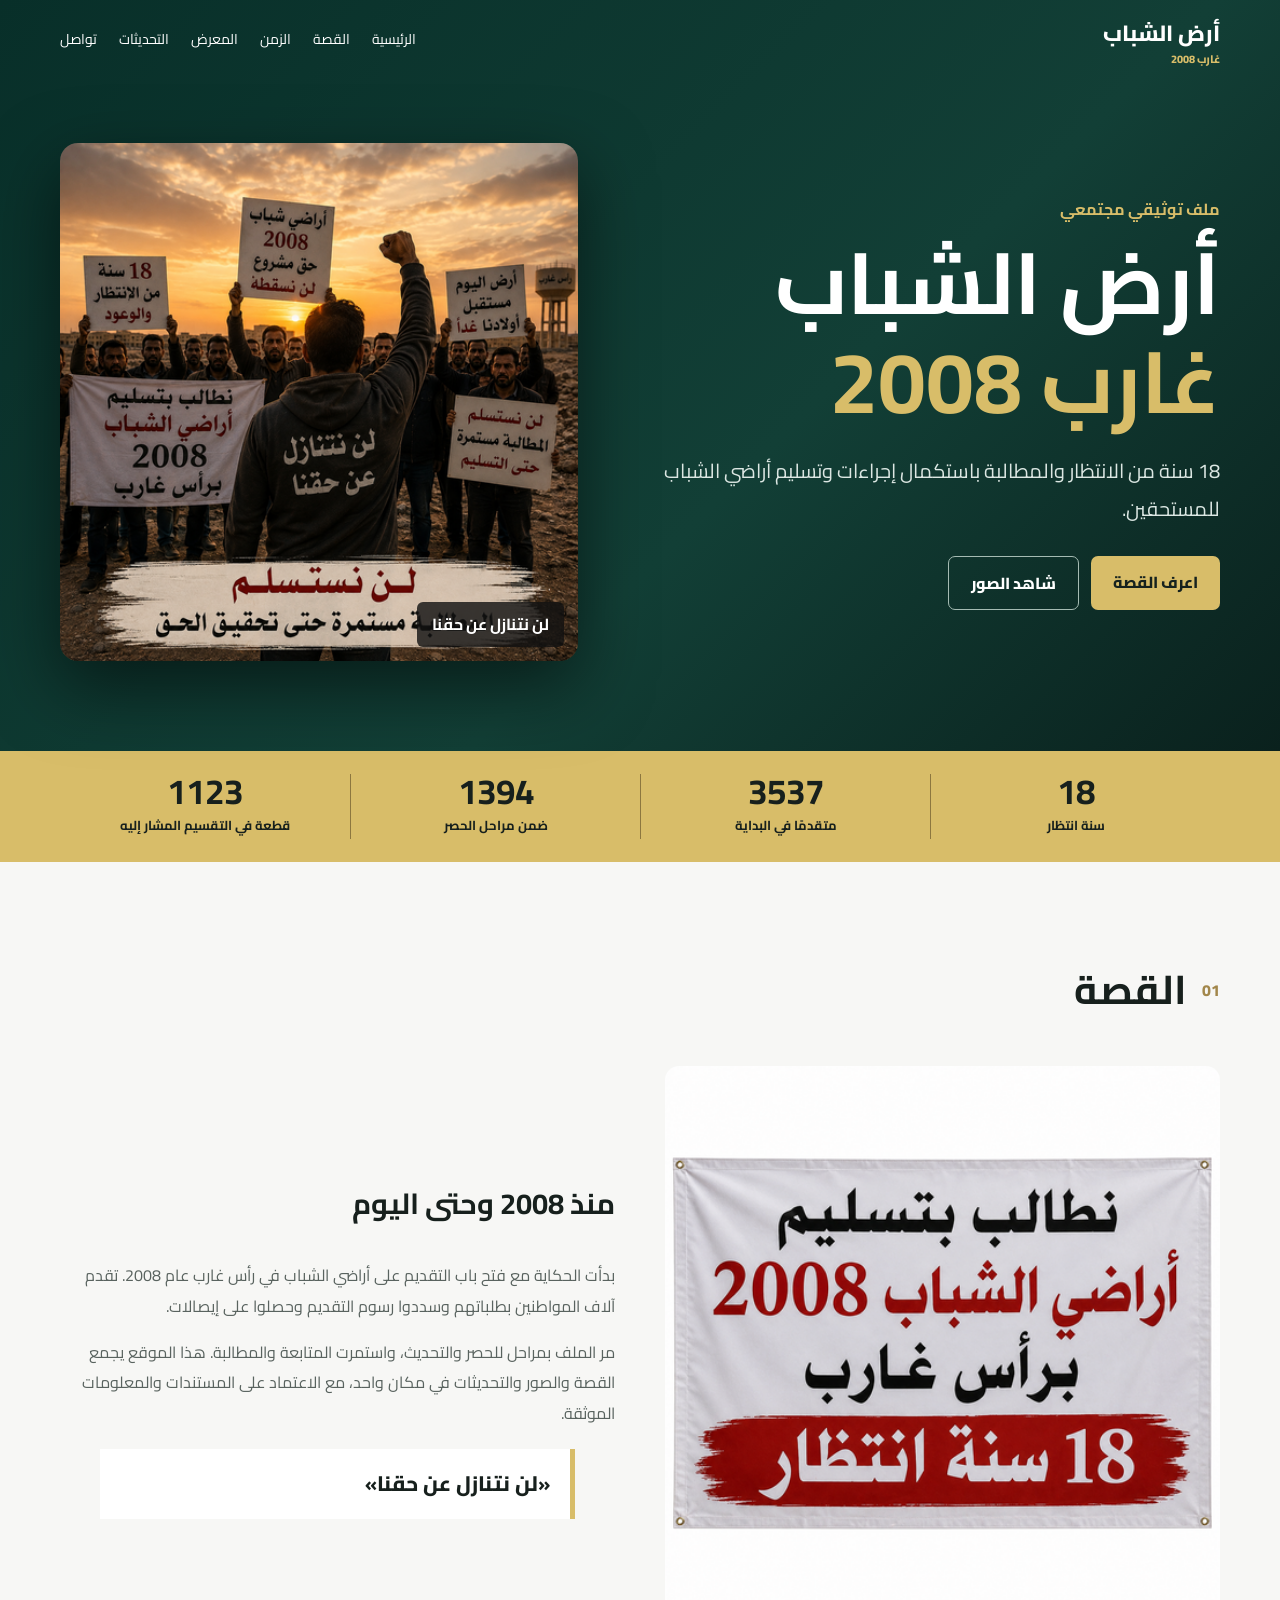
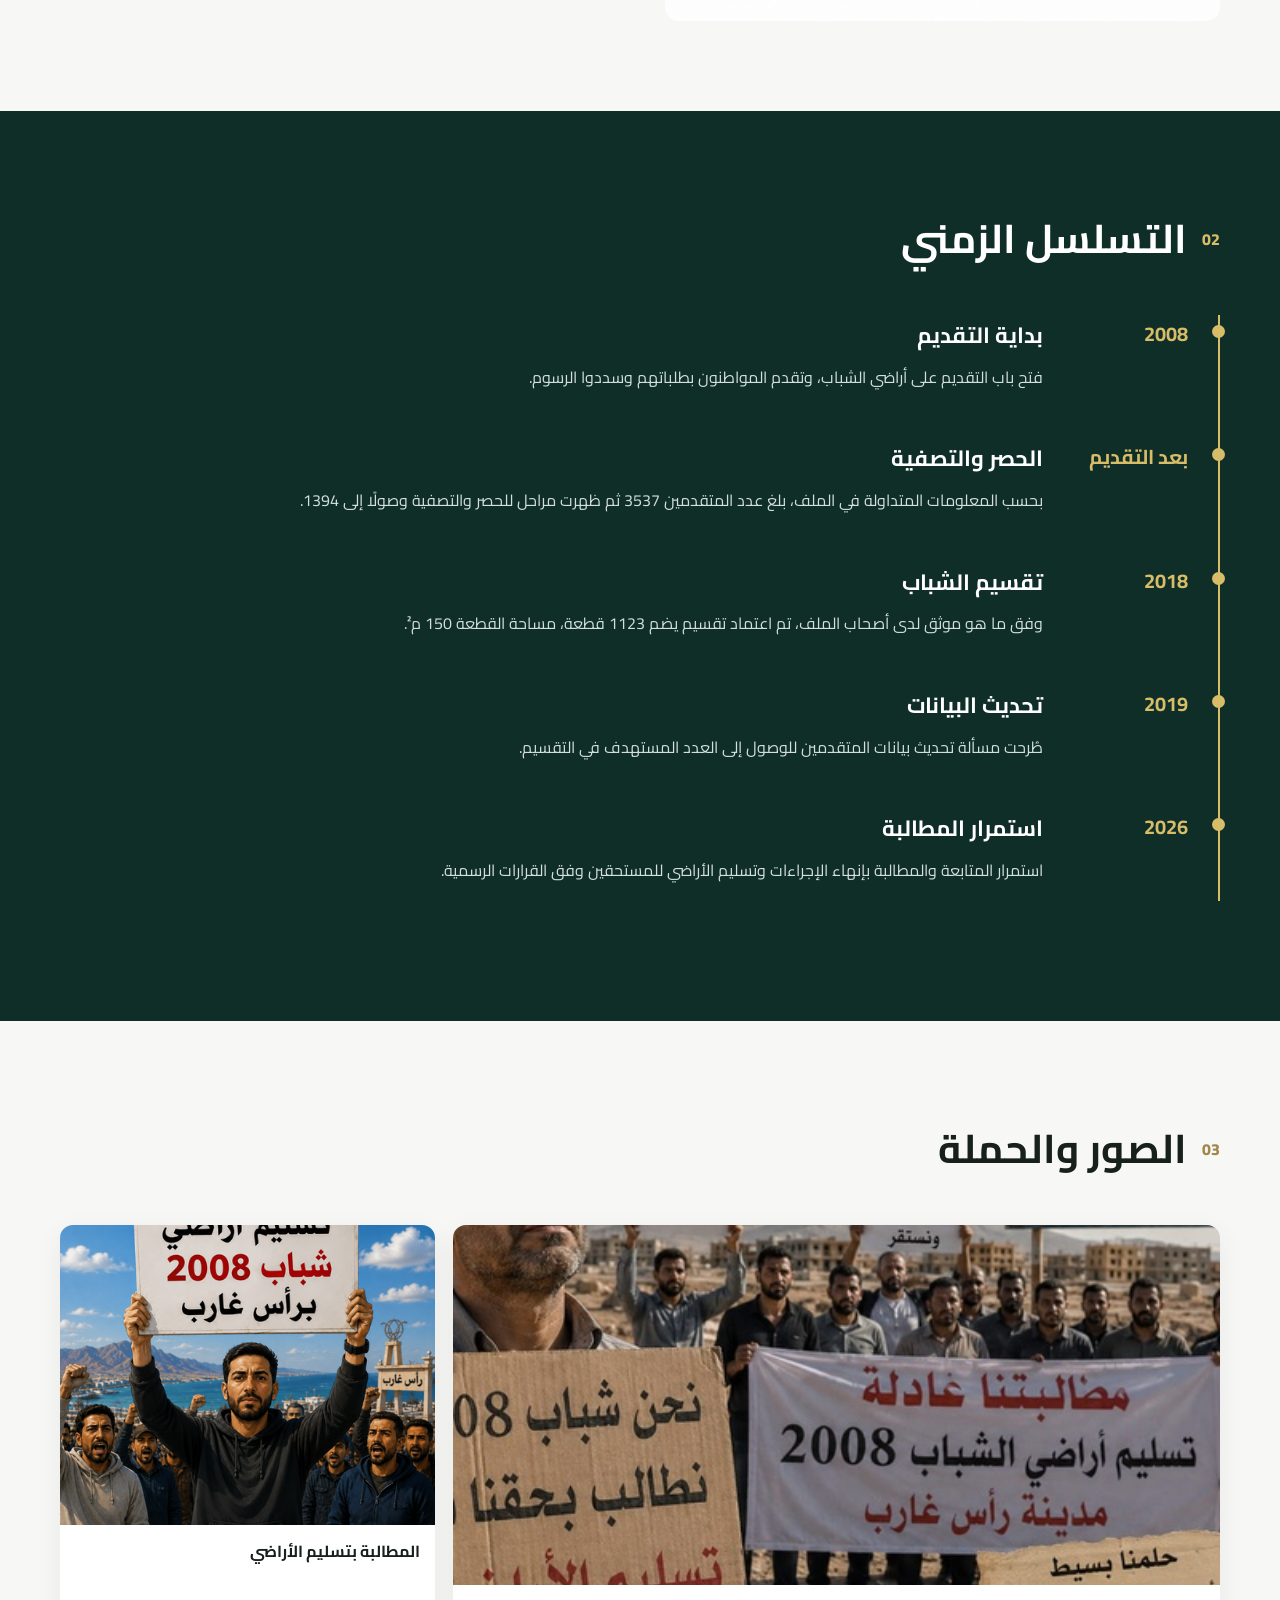
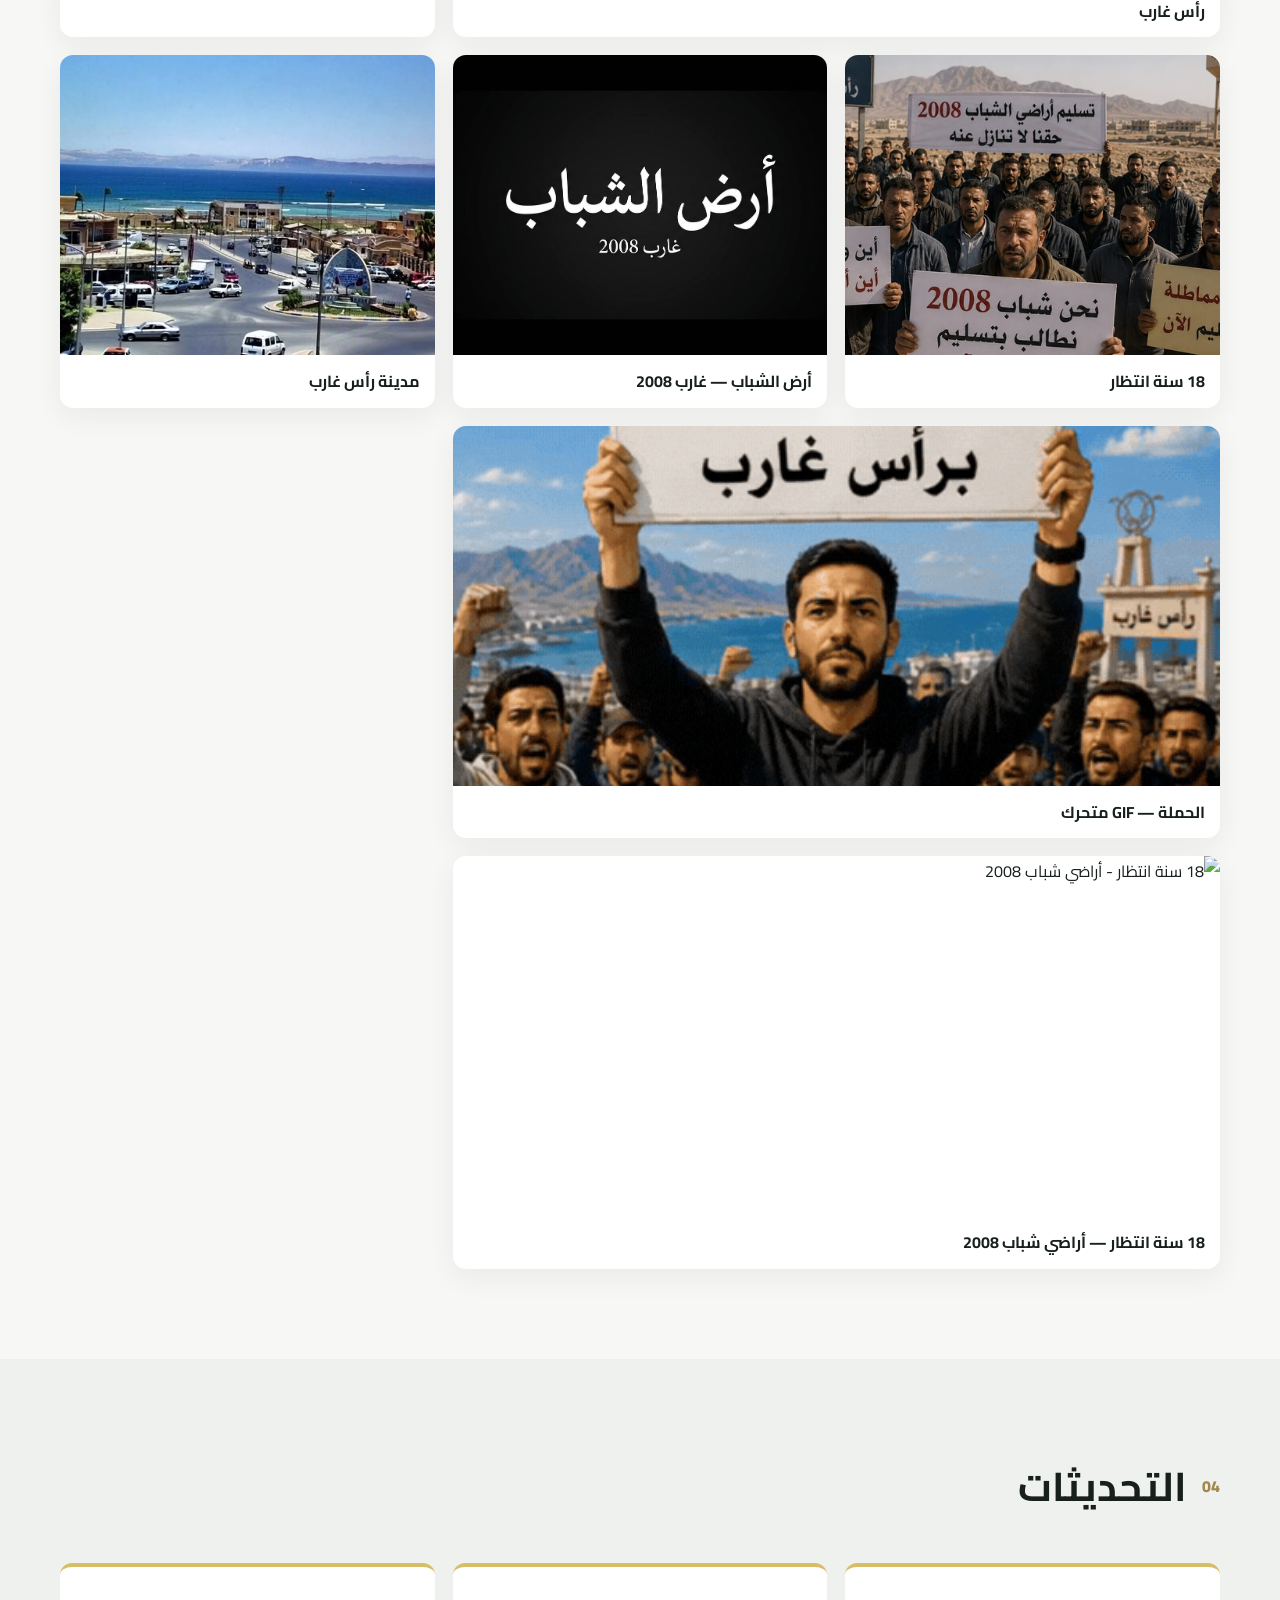
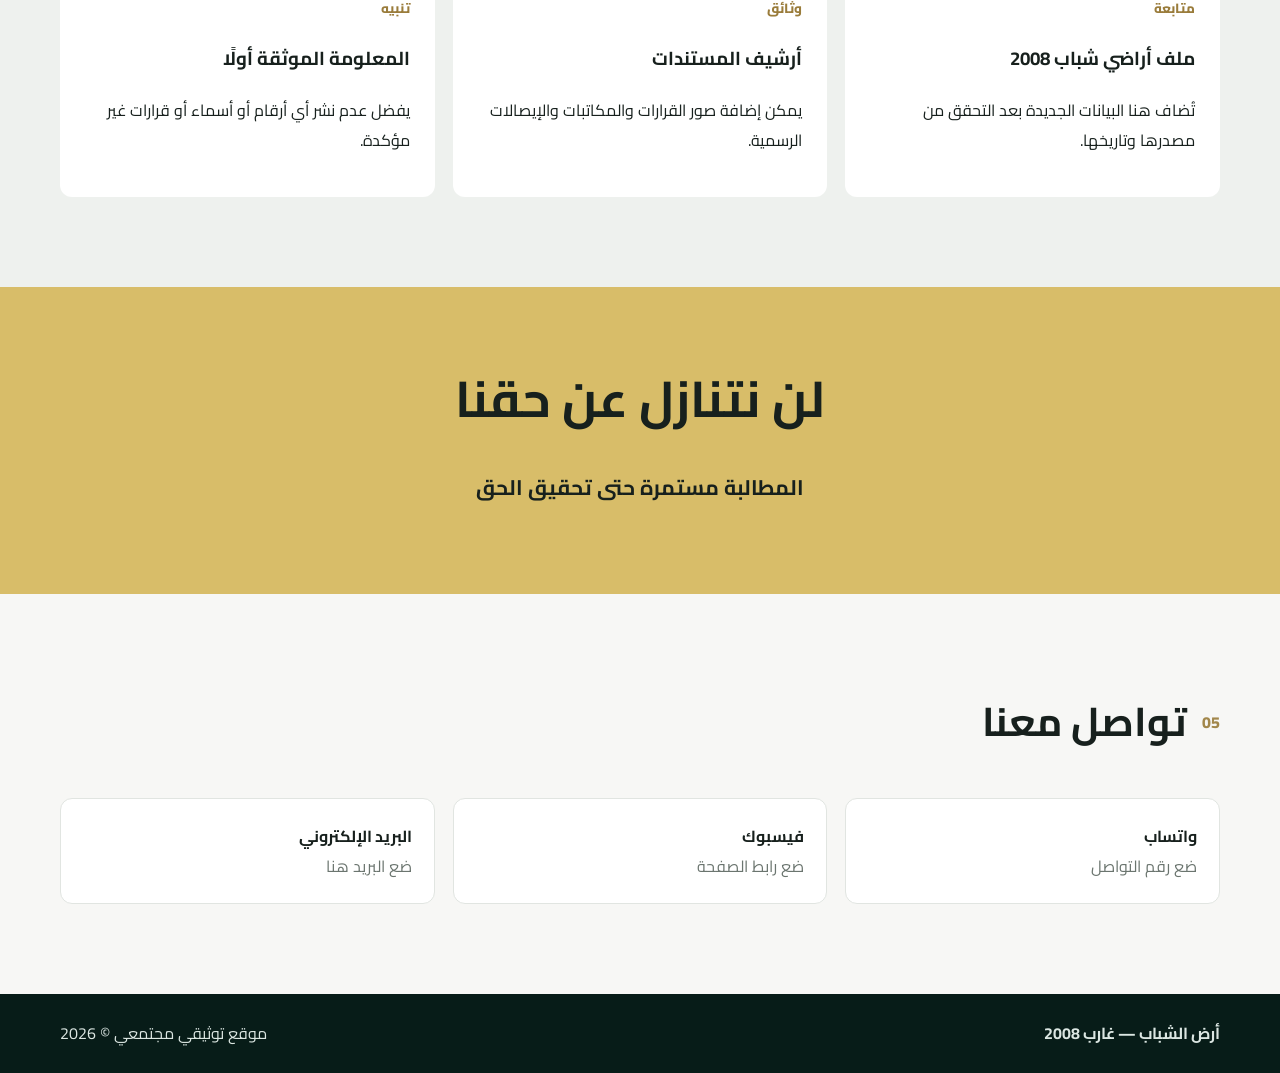
==== commit 92028c93: "Update index.html" ====
--- a/index.html
+++ b/index.html
@@ -11,10 +11,13 @@
 <article><b>2026</b><div><h3>استمرار المطالبة</h3><p>استمرار المتابعة والمطالبة بإنهاء الإجراءات وتسليم الأراضي للمستحقين وفق القرارات الرسمية.</p></div></article>
 </div></div></section>
 <section id="media" class="section wrap"><div class="heading"><span>03</span><h2>الصور والحملة</h2></div><div class="gallery">
-<figure class="wide"><img src="assets/ras_gharib_1.jpg"><figcaption>رأس غارب</figcaption></figure><figure><img src="assets/protest.png"><figcaption>المطالبة بتسليم الأراضي</figcaption></figure><figure><img src="assets/ras_gharib_2.jpg"><figcaption>18 سنة انتظار</figcaption></figure><figure><img src="assets/title.png"><figcaption>أرض الشباب — غارب 2008</figcaption></figure><figure><img src="assets/ras_gharib_city.png"><figcaption>مدينة رأس غارب</figcaption></figure><figure class="wide"><img src="assets/campaign.gif"><figcaption>الحملة — GIF متحرك</figcaption></figure>
+<figure class="wide"><img src="assets/ras_gharib_1.jpg"><figcaption>رأس غارب</figcaption></figure><figure><img src="assets/protest.png"><figcaption>المطالبة بتسليم الأراضي</figcaption></figure><figure><img src="assets/ras_gharib_2.jpg"><figcaption>18 سنة انتظار</figcaption></figure><figure><img src="assets/title.png"><figcaption>أرض الشباب — غارب 2008</figcaption></figure><figure><img src="assets/ras_gharib_city.png"><figcaption>مدينة رأس غارب</figcaption></figure><figure class="wide"><img src="assets/campaign.gif"><figcaption>الحملة — GIF متحرك</figcaption></figure><figure class="wide">
+    <img src="assets/Untitled%20design%20(12).gif" alt="18 سنة انتظار - أراضي شباب 2008">
+    <figcaption>18 سنة انتظار — أراضي شباب 2008</figcaption>
+</figure>
 </div></section>
 <section id="updates" class="section soft"><div class="wrap"><div class="heading"><span>04</span><h2>التحديثات</h2></div><div class="cards"><article><small>متابعة</small><h3>ملف أراضي شباب 2008</h3><p>تُضاف هنا البيانات الجديدة بعد التحقق من مصدرها وتاريخها.</p></article><article><small>وثائق</small><h3>أرشيف المستندات</h3><p>يمكن إضافة صور القرارات والمكاتبات والإيصالات الرسمية.</p></article><article><small>تنبيه</small><h3>المعلومة الموثقة أولًا</h3><p>يفضل عدم نشر أي أرقام أو أسماء أو قرارات غير مؤكدة.</p></article></div></div></section>
 <section class="statement"><h2>لن نتنازل عن حقنا</h2><p>المطالبة مستمرة حتى تحقيق الحق</p></section>
 <section id="contact" class="section wrap"><div class="heading"><span>05</span><h2>تواصل معنا</h2></div><div class="contact"><div><b>واتساب</b><span>ضع رقم التواصل</span></div><div><b>فيسبوك</b><span>ضع رابط الصفحة</span></div><div><b>البريد الإلكتروني</b><span>ضع البريد هنا</span></div></div></section>
 <footer><div class="wrap foot"><b>أرض الشباب — غارب 2008</b><span>موقع توثيقي مجتمعي © 2026</span></div></footer>
-<script>const m=document.querySelector('.menu'),l=document.querySelector('.links');m.onclick=()=>l.classList.toggle('open');l.querySelectorAll('a').forEach(a=>a.onclick=()=>l.classList.remove('open'));</script></body></html>+<script>const m=document.querySelector('.menu'),l=document.querySelector('.links');m.onclick=()=>l.classList.toggle('open');l.querySelectorAll('a').forEach(a=>a.onclick=()=>l.classList.remove('open'));</script></body></html>
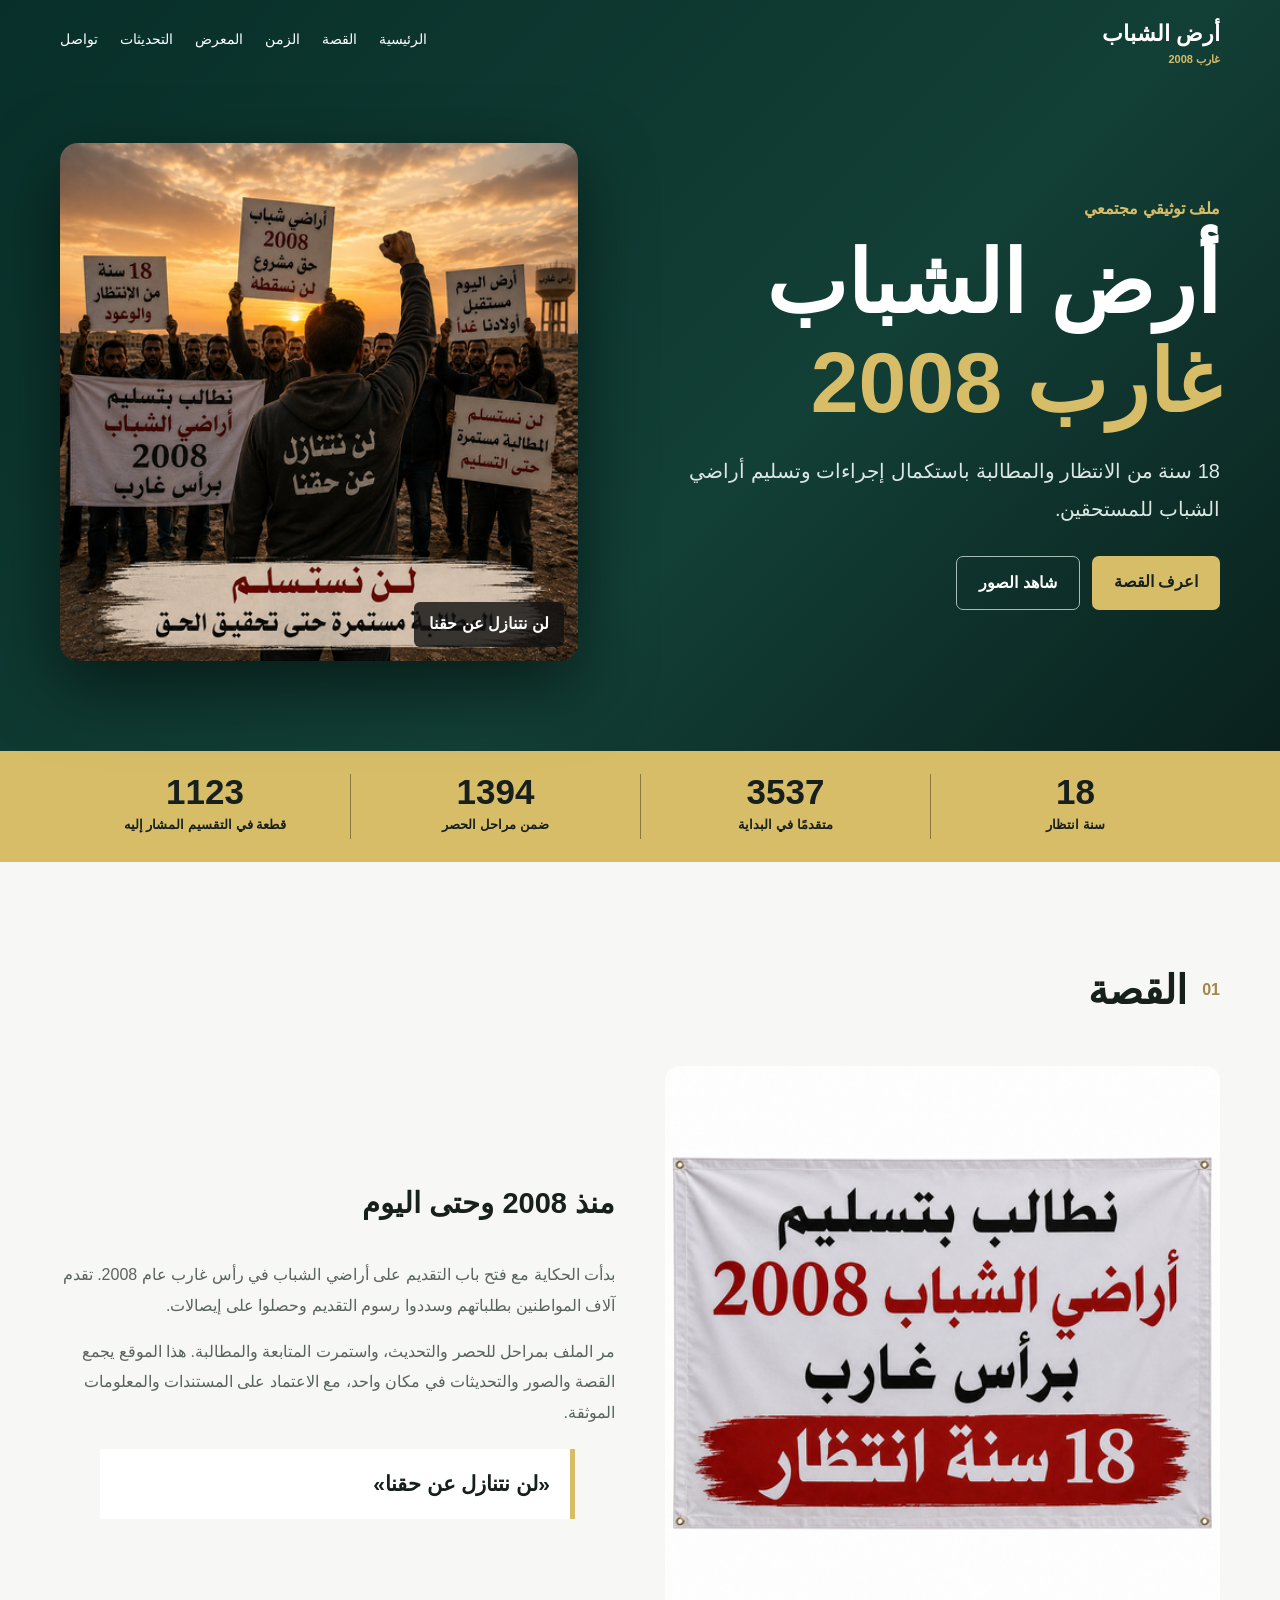
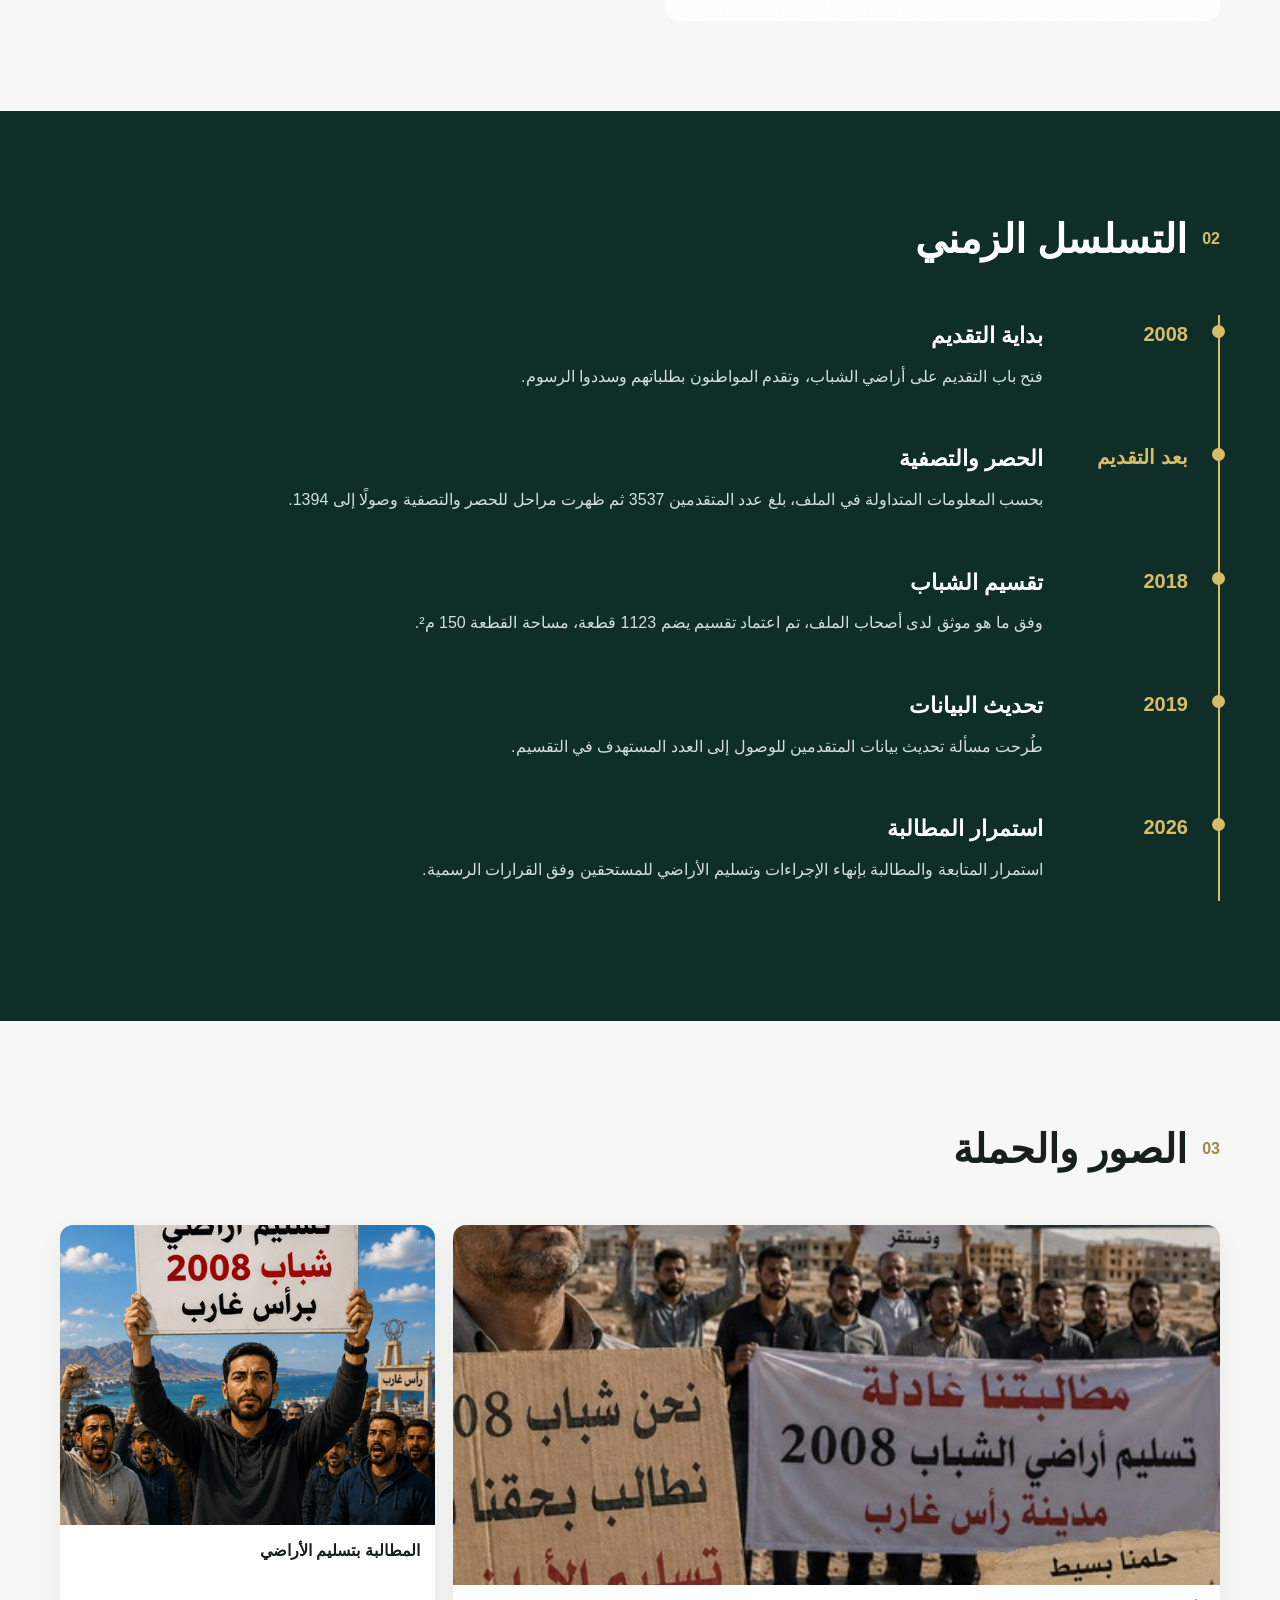
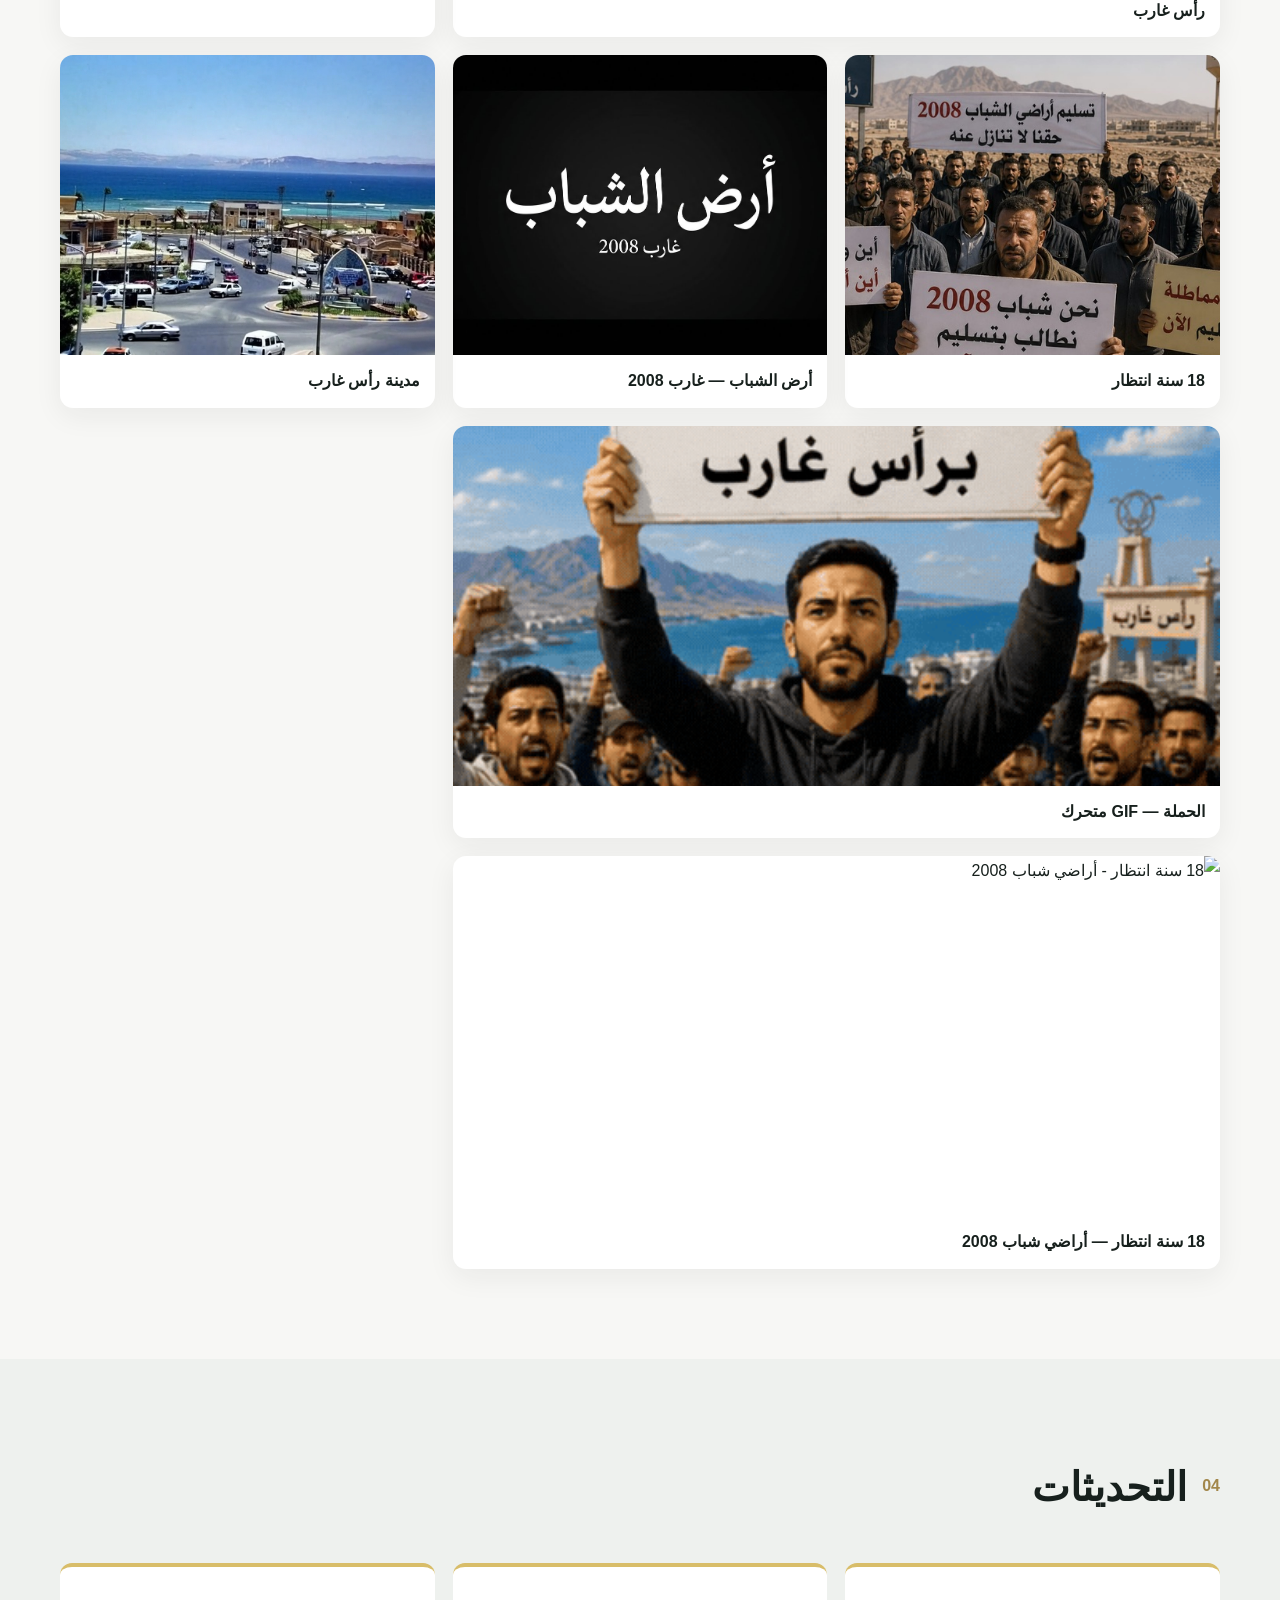
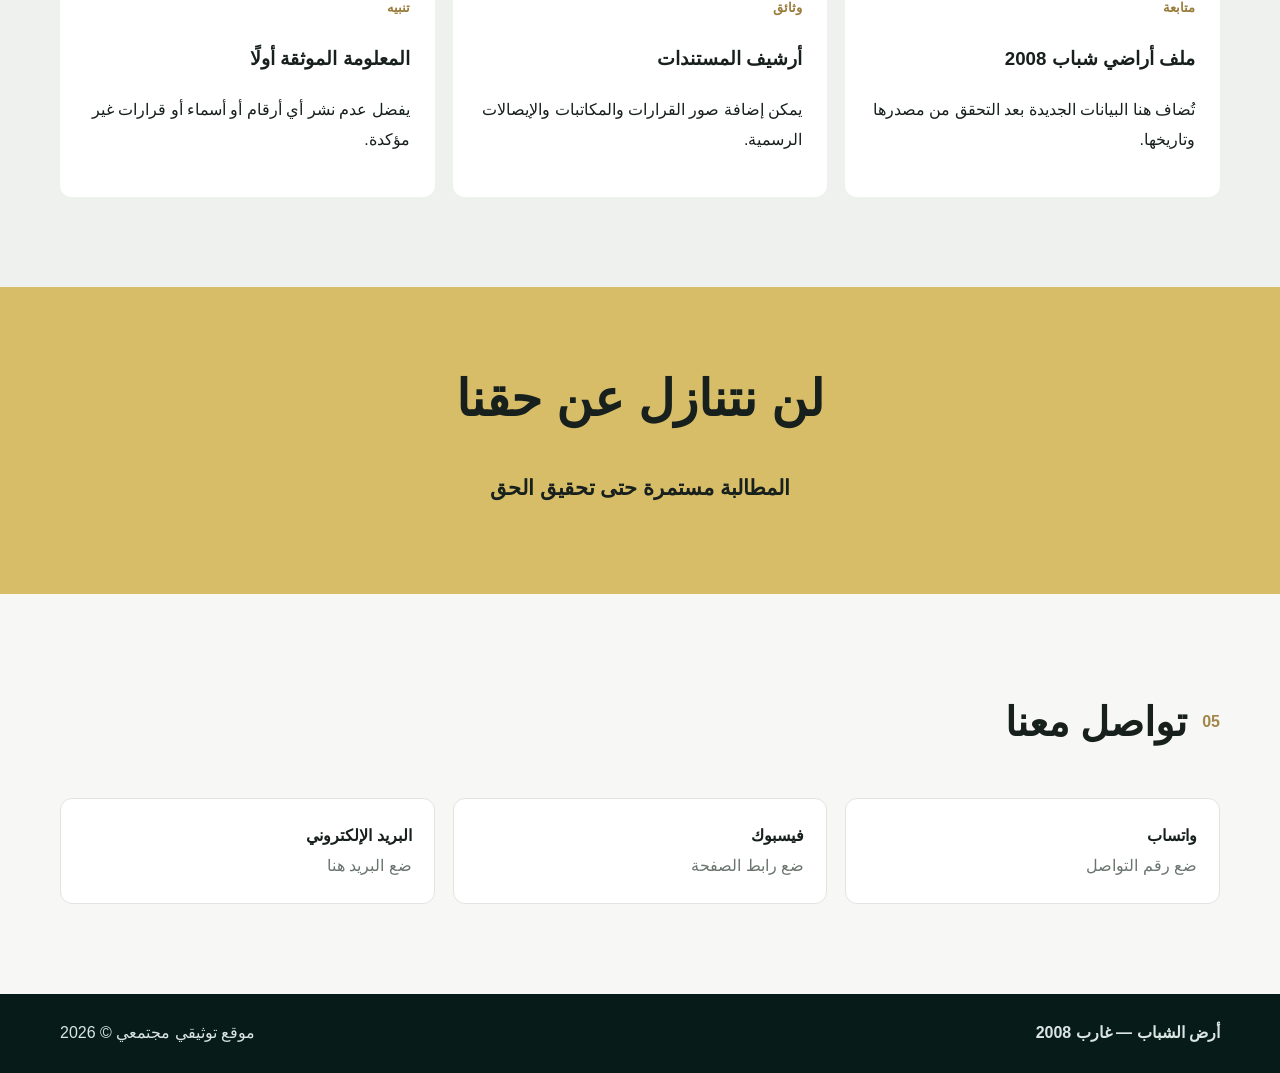
==== commit 0376a96c: "Add files via upload" ====
--- a/index.html
+++ b/index.html
@@ -1,23 +1,94 @@
-<!doctype html><html lang="ar" dir="rtl"><head><meta charset="utf-8"><meta name="viewport" content="width=device-width,initial-scale=1"><title>أرض الشباب | غارب 2008</title><meta name="description" content="موقع توثيقي لأراضي شباب 2008 برأس غارب"><link rel="preconnect" href="https://fonts.googleapis.com"><link rel="preconnect" href="https://fonts.gstatic.com" crossorigin><link href="https://fonts.googleapis.com/css2?family=Cairo:wght@400;600;700;800&display=swap" rel="stylesheet"><link rel="stylesheet" href="style.css"></head><body>
-<header class="top"><nav class="nav wrap"><a class="brand" href="#home">أرض الشباب <small>غارب 2008</small></a><button class="menu">☰</button><div class="links"><a href="#home">الرئيسية</a><a href="#story">القصة</a><a href="#timeline">الزمن</a><a href="#media">المعرض</a><a href="#updates">التحديثات</a><a href="#contact">تواصل</a></div></nav>
-<section id="home" class="hero wrap"><div><div class="kicker">ملف توثيقي مجتمعي</div><h1>أرض الشباب<br><em>غارب 2008</em></h1><p>18 سنة من الانتظار والمطالبة باستكمال إجراءات وتسليم أراضي الشباب للمستحقين.</p><div class="buttons"><a class="btn main" href="#story">اعرف القصة</a><a class="btn outline" href="#media">شاهد الصور</a></div></div><div class="hero-photo"><img src="assets/hero.png" alt="المطالبة بأراضي شباب 2008"><b>لن نتنازل عن حقنا</b></div></section></header>
-<section class="numbers"><div class="wrap number-grid"><div><strong>18</strong><span>سنة انتظار</span></div><div><strong>3537</strong><span>متقدمًا في البداية</span></div><div><strong>1394</strong><span>ضمن مراحل الحصر</span></div><div><strong>1123</strong><span>قطعة في التقسيم المشار إليه</span></div></div></section>
-<section id="story" class="section wrap"><div class="heading"><span>01</span><h2>القصة</h2></div><div class="story"><img src="assets/banner.png" alt="لافتة الحملة"><div><h3>منذ 2008 وحتى اليوم</h3><p>بدأت الحكاية مع فتح باب التقديم على أراضي الشباب في رأس غارب عام 2008. تقدم آلاف المواطنين بطلباتهم وسددوا رسوم التقديم وحصلوا على إيصالات.</p><p>مر الملف بمراحل للحصر والتحديث، واستمرت المتابعة والمطالبة. هذا الموقع يجمع القصة والصور والتحديثات في مكان واحد، مع الاعتماد على المستندات والمعلومات الموثقة.</p><blockquote>«لن نتنازل عن حقنا»</blockquote></div></div></section>
-<section id="timeline" class="section dark"><div class="wrap"><div class="heading light"><span>02</span><h2>التسلسل الزمني</h2></div><div class="timeline">
+<!doctype html>
+<html lang="ar" dir="rtl">
+<head>
+<meta charset="utf-8">
+<meta name="viewport" content="width=device-width,initial-scale=1">
+<title>أرض الشباب | غارب 2008</title>
+<link rel="stylesheet" href="style.css">
+</head>
+<body>
+<header class="top">
+<nav class="nav wrap">
+<a class="brand" href="#home">أرض الشباب <small>غارب 2008</small></a>
+<button class="menu">☰</button>
+<div class="links">
+<a href="#home">الرئيسية</a><a href="#story">القصة</a><a href="#timeline">الزمن</a>
+<a href="#media">المعرض</a><a href="#updates">التحديثات</a><a href="#contact">تواصل</a>
+</div>
+</nav>
+<section id="home" class="hero wrap">
+<div>
+<div class="kicker">ملف توثيقي مجتمعي</div>
+<h1>أرض الشباب<br><em>غارب 2008</em></h1>
+<p>18 سنة من الانتظار والمطالبة باستكمال إجراءات وتسليم أراضي الشباب للمستحقين.</p>
+<div class="buttons"><a class="btn main" href="#story">اعرف القصة</a><a class="btn outline" href="#media">شاهد الصور</a></div>
+</div>
+<div class="hero-photo"><img src="assets/hero.png" alt="المطالبة بأراضي شباب 2008"><b>لن نتنازل عن حقنا</b></div>
+</section>
+</header>
+
+<section class="numbers"><div class="wrap number-grid">
+<div><strong>18</strong><span>سنة انتظار</span></div>
+<div><strong>3537</strong><span>متقدمًا في البداية</span></div>
+<div><strong>1394</strong><span>ضمن مراحل الحصر</span></div>
+<div><strong>1123</strong><span>قطعة في التقسيم المشار إليه</span></div>
+</div></section>
+
+<section id="story" class="section wrap">
+<div class="heading"><span>01</span><h2>القصة</h2></div>
+<div class="story"><img src="assets/banner.png" alt="لافتة الحملة"><div>
+<h3>منذ 2008 وحتى اليوم</h3>
+<p>بدأت الحكاية مع فتح باب التقديم على أراضي الشباب في رأس غارب عام 2008. تقدم آلاف المواطنين بطلباتهم وسددوا رسوم التقديم وحصلوا على إيصالات.</p>
+<p>مر الملف بمراحل للحصر والتحديث، واستمرت المتابعة والمطالبة. هذا الموقع يجمع القصة والصور والتحديثات في مكان واحد، مع الاعتماد على المستندات والمعلومات الموثقة.</p>
+<blockquote>«لن نتنازل عن حقنا»</blockquote>
+</div></div>
+</section>
+
+<section id="timeline" class="section dark"><div class="wrap">
+<div class="heading light"><span>02</span><h2>التسلسل الزمني</h2></div>
+<div class="timeline">
 <article><b>2008</b><div><h3>بداية التقديم</h3><p>فتح باب التقديم على أراضي الشباب، وتقدم المواطنون بطلباتهم وسددوا الرسوم.</p></div></article>
 <article><b>بعد التقديم</b><div><h3>الحصر والتصفية</h3><p>بحسب المعلومات المتداولة في الملف، بلغ عدد المتقدمين 3537 ثم ظهرت مراحل للحصر والتصفية وصولًا إلى 1394.</p></div></article>
 <article><b>2018</b><div><h3>تقسيم الشباب</h3><p>وفق ما هو موثق لدى أصحاب الملف، تم اعتماد تقسيم يضم 1123 قطعة، مساحة القطعة 150 م².</p></div></article>
 <article><b>2019</b><div><h3>تحديث البيانات</h3><p>طُرحت مسألة تحديث بيانات المتقدمين للوصول إلى العدد المستهدف في التقسيم.</p></div></article>
 <article><b>2026</b><div><h3>استمرار المطالبة</h3><p>استمرار المتابعة والمطالبة بإنهاء الإجراءات وتسليم الأراضي للمستحقين وفق القرارات الرسمية.</p></div></article>
 </div></div></section>
-<section id="media" class="section wrap"><div class="heading"><span>03</span><h2>الصور والحملة</h2></div><div class="gallery">
-<figure class="wide"><img src="assets/ras_gharib_1.jpg"><figcaption>رأس غارب</figcaption></figure><figure><img src="assets/protest.png"><figcaption>المطالبة بتسليم الأراضي</figcaption></figure><figure><img src="assets/ras_gharib_2.jpg"><figcaption>18 سنة انتظار</figcaption></figure><figure><img src="assets/title.png"><figcaption>أرض الشباب — غارب 2008</figcaption></figure><figure><img src="assets/ras_gharib_city.png"><figcaption>مدينة رأس غارب</figcaption></figure><figure class="wide"><img src="assets/campaign.gif"><figcaption>الحملة — GIF متحرك</figcaption></figure><figure class="wide">
-    <img src="assets/Untitled%20design%20(12).gif" alt="18 سنة انتظار - أراضي شباب 2008">
-    <figcaption>18 سنة انتظار — أراضي شباب 2008</figcaption>
-</figure>
-</div></section>
-<section id="updates" class="section soft"><div class="wrap"><div class="heading"><span>04</span><h2>التحديثات</h2></div><div class="cards"><article><small>متابعة</small><h3>ملف أراضي شباب 2008</h3><p>تُضاف هنا البيانات الجديدة بعد التحقق من مصدرها وتاريخها.</p></article><article><small>وثائق</small><h3>أرشيف المستندات</h3><p>يمكن إضافة صور القرارات والمكاتبات والإيصالات الرسمية.</p></article><article><small>تنبيه</small><h3>المعلومة الموثقة أولًا</h3><p>يفضل عدم نشر أي أرقام أو أسماء أو قرارات غير مؤكدة.</p></article></div></div></section>
+
+<section id="media" class="section wrap">
+<div class="heading"><span>03</span><h2>الصور والحملة</h2></div>
+<div class="gallery">
+<figure class="wide"><img src="assets/ras_gharib_1.jpg" alt="رأس غارب"><figcaption>رأس غارب</figcaption></figure>
+<figure><img src="assets/protest.png" alt="المطالبة بتسليم الأراضي"><figcaption>المطالبة بتسليم الأراضي</figcaption></figure>
+<figure><img src="assets/ras_gharib_2.jpg" alt="18 سنة انتظار"><figcaption>18 سنة انتظار</figcaption></figure>
+<figure><img src="assets/title.png" alt="أرض الشباب غارب 2008"><figcaption>أرض الشباب — غارب 2008</figcaption></figure>
+<figure><img src="assets/ras_gharib_city.png" alt="مدينة رأس غارب"><figcaption>مدينة رأس غارب</figcaption></figure>
+
+<!-- GIF القديم -->
+<figure class="wide"><img src="assets/campaign.gif" alt="الحملة - GIF متحرك"><figcaption>الحملة — GIF متحرك</figcaption></figure>
+
+<!-- GIF الجديد -->
+<figure class="wide"><img src="assets/Untitled%20design%20(12).gif" alt="18 سنة انتظار - أراضي شباب 2008"><figcaption>18 سنة انتظار — أراضي شباب 2008</figcaption></figure>
+</div>
+</section>
+
+<section id="updates" class="section soft"><div class="wrap">
+<div class="heading"><span>04</span><h2>التحديثات</h2></div>
+<div class="cards">
+<article><small>متابعة</small><h3>ملف أراضي شباب 2008</h3><p>تُضاف هنا البيانات الجديدة بعد التحقق من مصدرها وتاريخها.</p></article>
+<article><small>وثائق</small><h3>أرشيف المستندات</h3><p>يمكن إضافة صور القرارات والمكاتبات والإيصالات الرسمية.</p></article>
+<article><small>تنبيه</small><h3>المعلومة الموثقة أولًا</h3><p>يفضل عدم نشر أي أرقام أو أسماء أو قرارات غير مؤكدة.</p></article>
+</div></div></section>
+
 <section class="statement"><h2>لن نتنازل عن حقنا</h2><p>المطالبة مستمرة حتى تحقيق الحق</p></section>
-<section id="contact" class="section wrap"><div class="heading"><span>05</span><h2>تواصل معنا</h2></div><div class="contact"><div><b>واتساب</b><span>ضع رقم التواصل</span></div><div><b>فيسبوك</b><span>ضع رابط الصفحة</span></div><div><b>البريد الإلكتروني</b><span>ضع البريد هنا</span></div></div></section>
+
+<section id="contact" class="section wrap"><div class="heading"><span>05</span><h2>تواصل معنا</h2></div>
+<div class="contact"><div><b>واتساب</b><span>ضع رقم التواصل</span></div><div><b>فيسبوك</b><span>ضع رابط الصفحة</span></div><div><b>البريد الإلكتروني</b><span>ضع البريد هنا</span></div></div>
+</section>
+
 <footer><div class="wrap foot"><b>أرض الشباب — غارب 2008</b><span>موقع توثيقي مجتمعي © 2026</span></div></footer>
-<script>const m=document.querySelector('.menu'),l=document.querySelector('.links');m.onclick=()=>l.classList.toggle('open');l.querySelectorAll('a').forEach(a=>a.onclick=()=>l.classList.remove('open'));</script></body></html>
+<script>
+const menu=document.querySelector('.menu'),links=document.querySelector('.links');
+menu.onclick=()=>links.classList.toggle('open');
+links.querySelectorAll('a').forEach(a=>a.onclick=()=>links.classList.remove('open'));
+</script>
+</body></html>
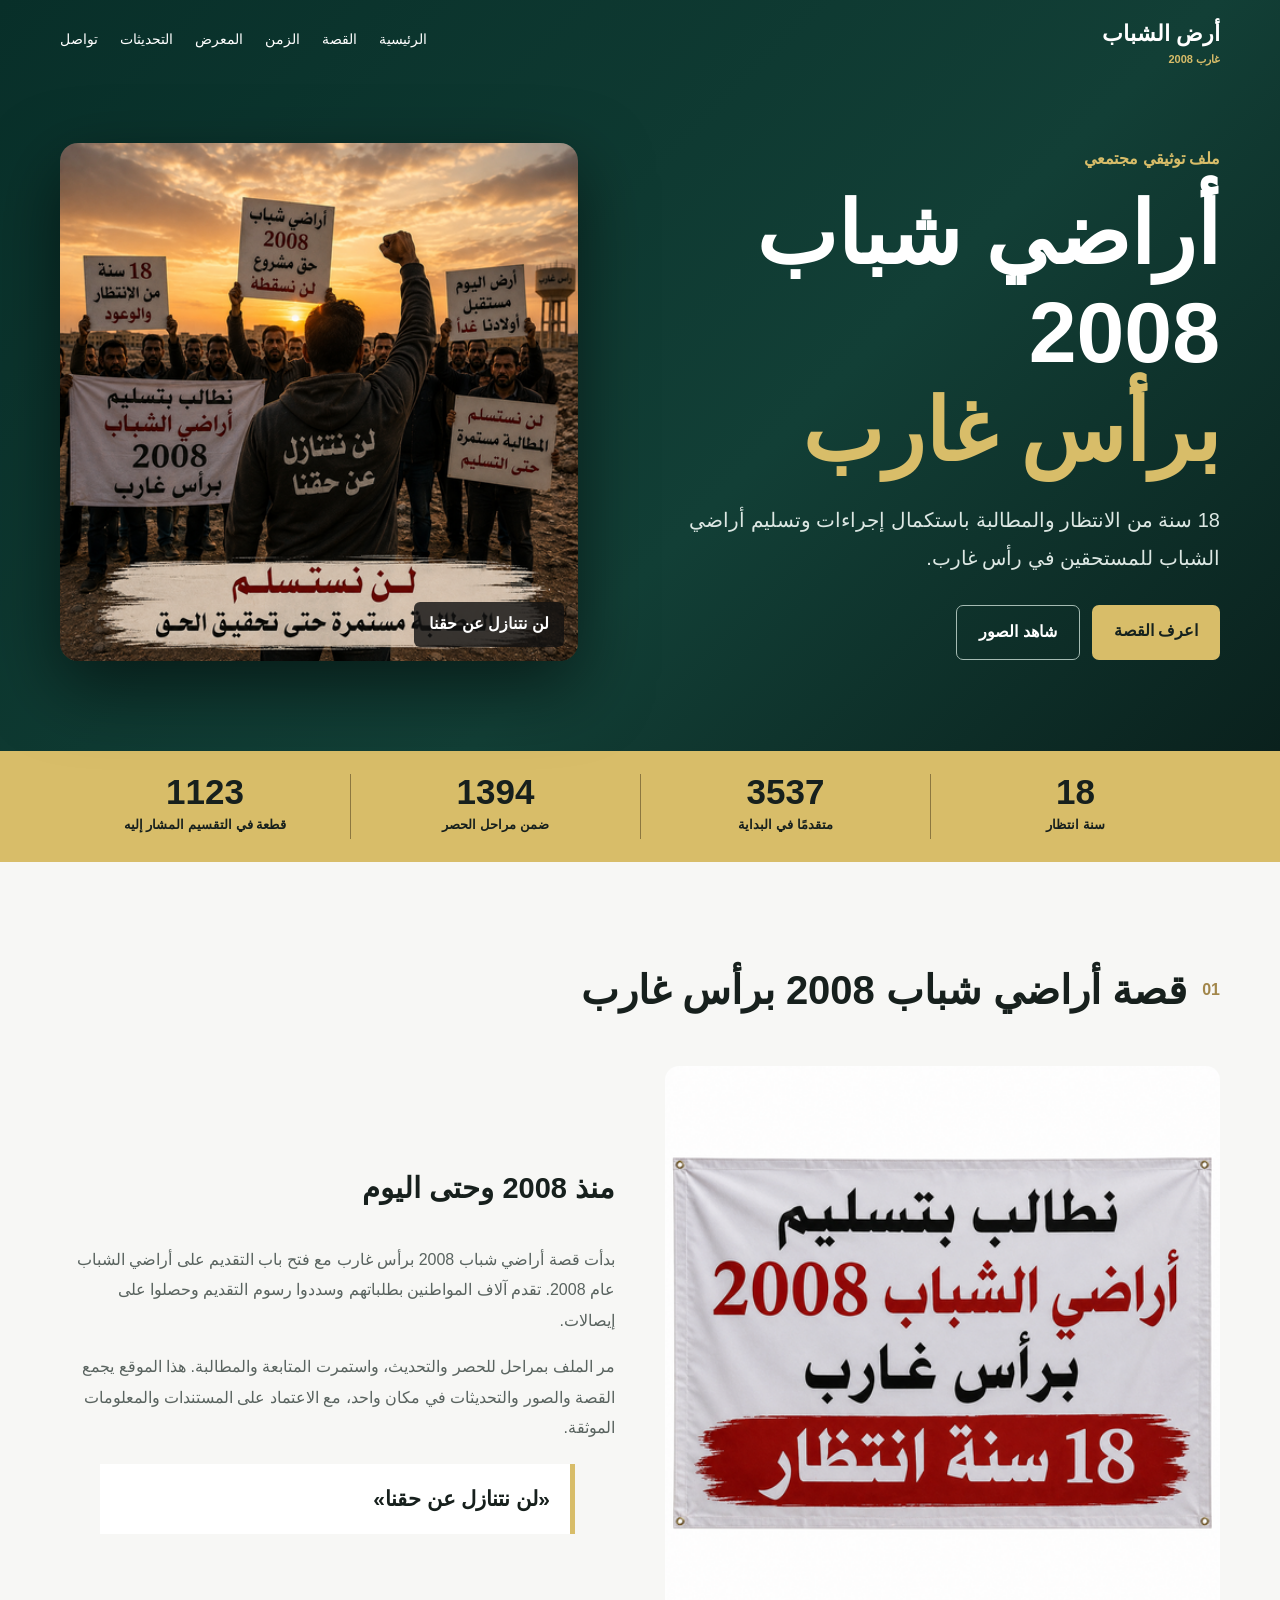
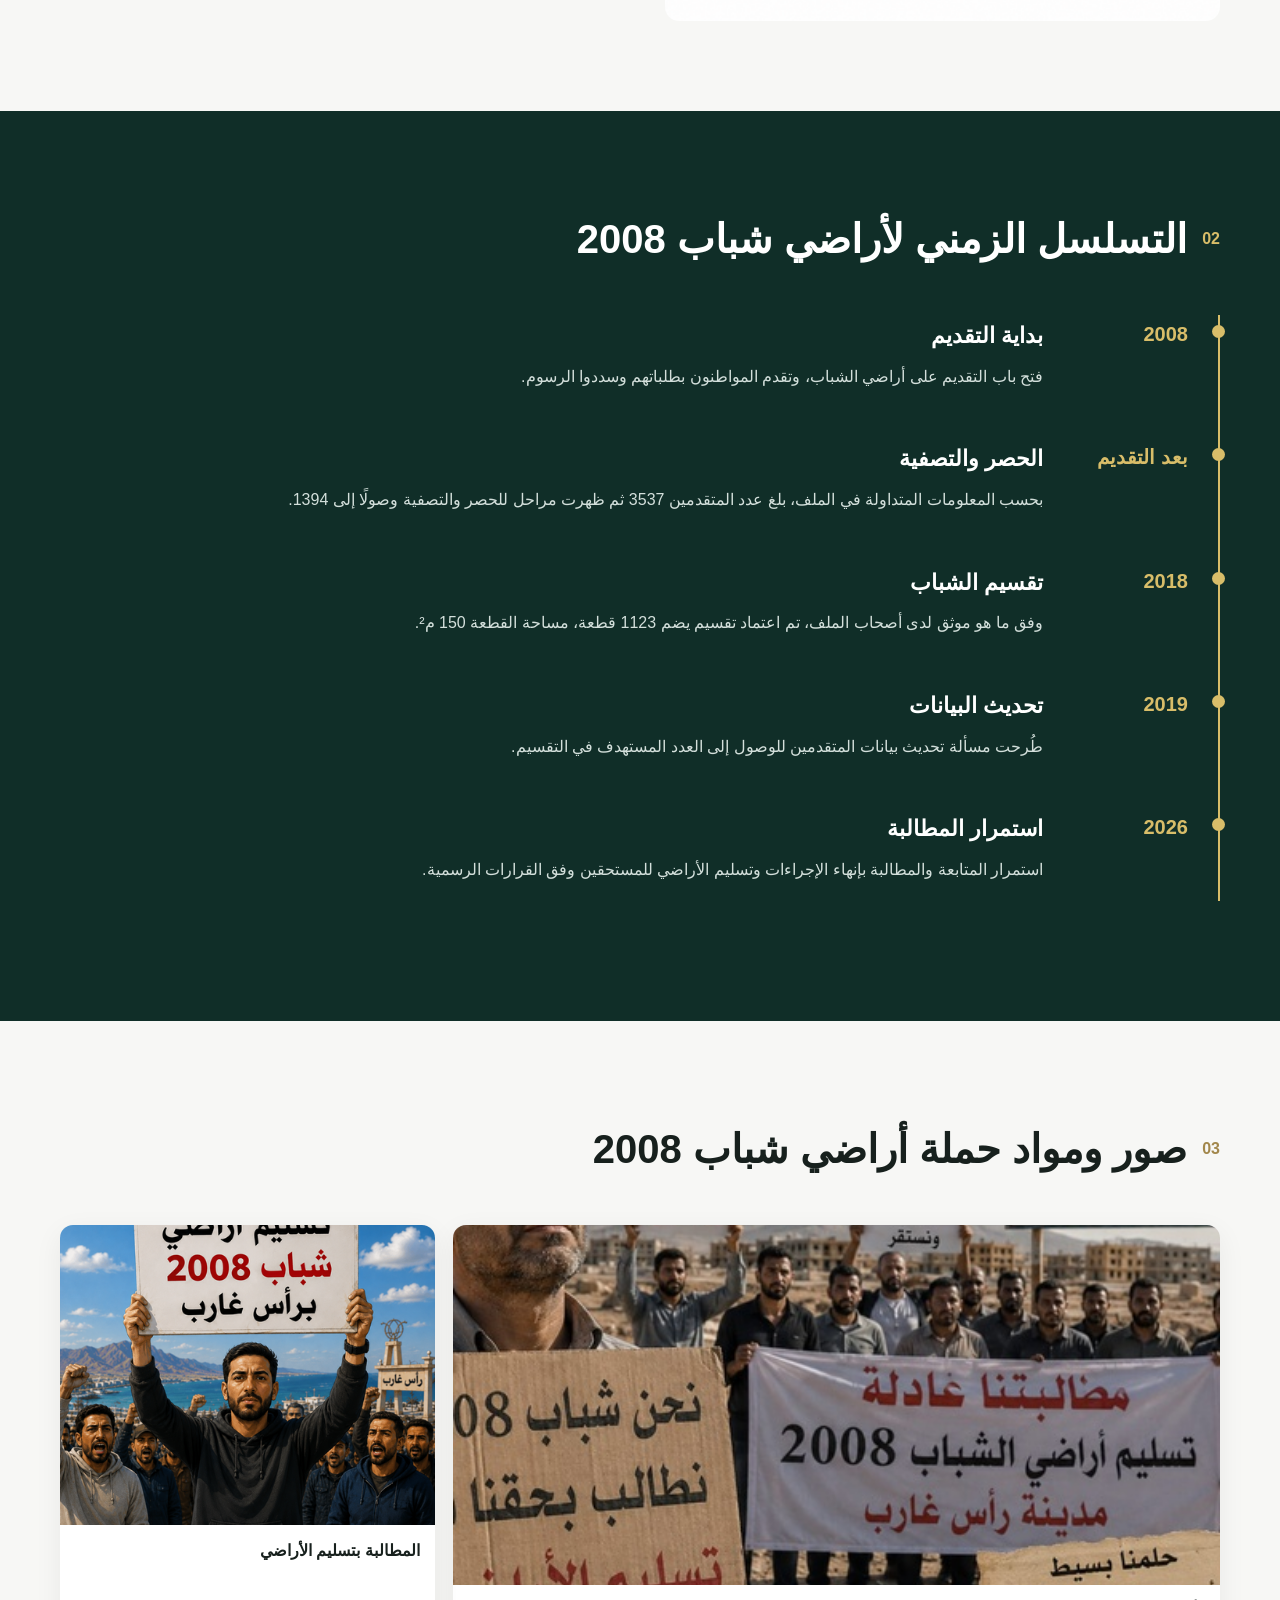
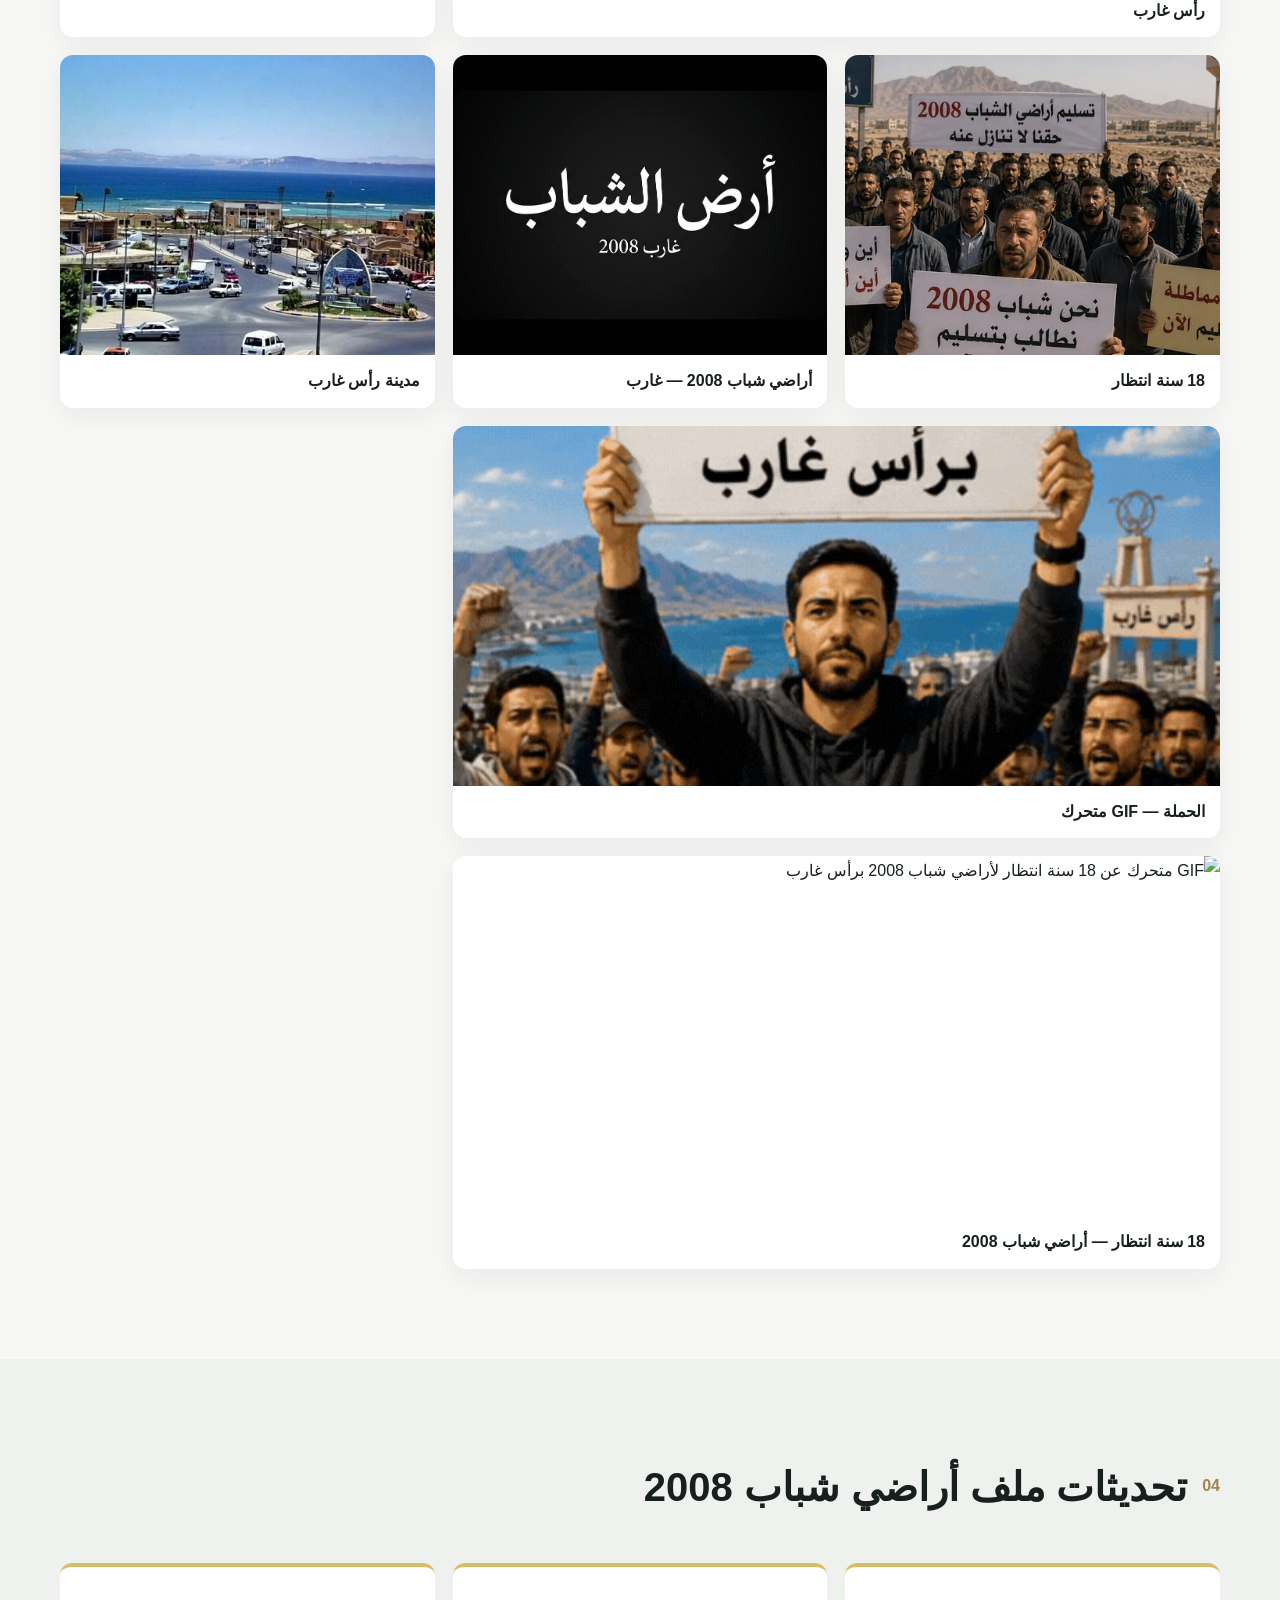
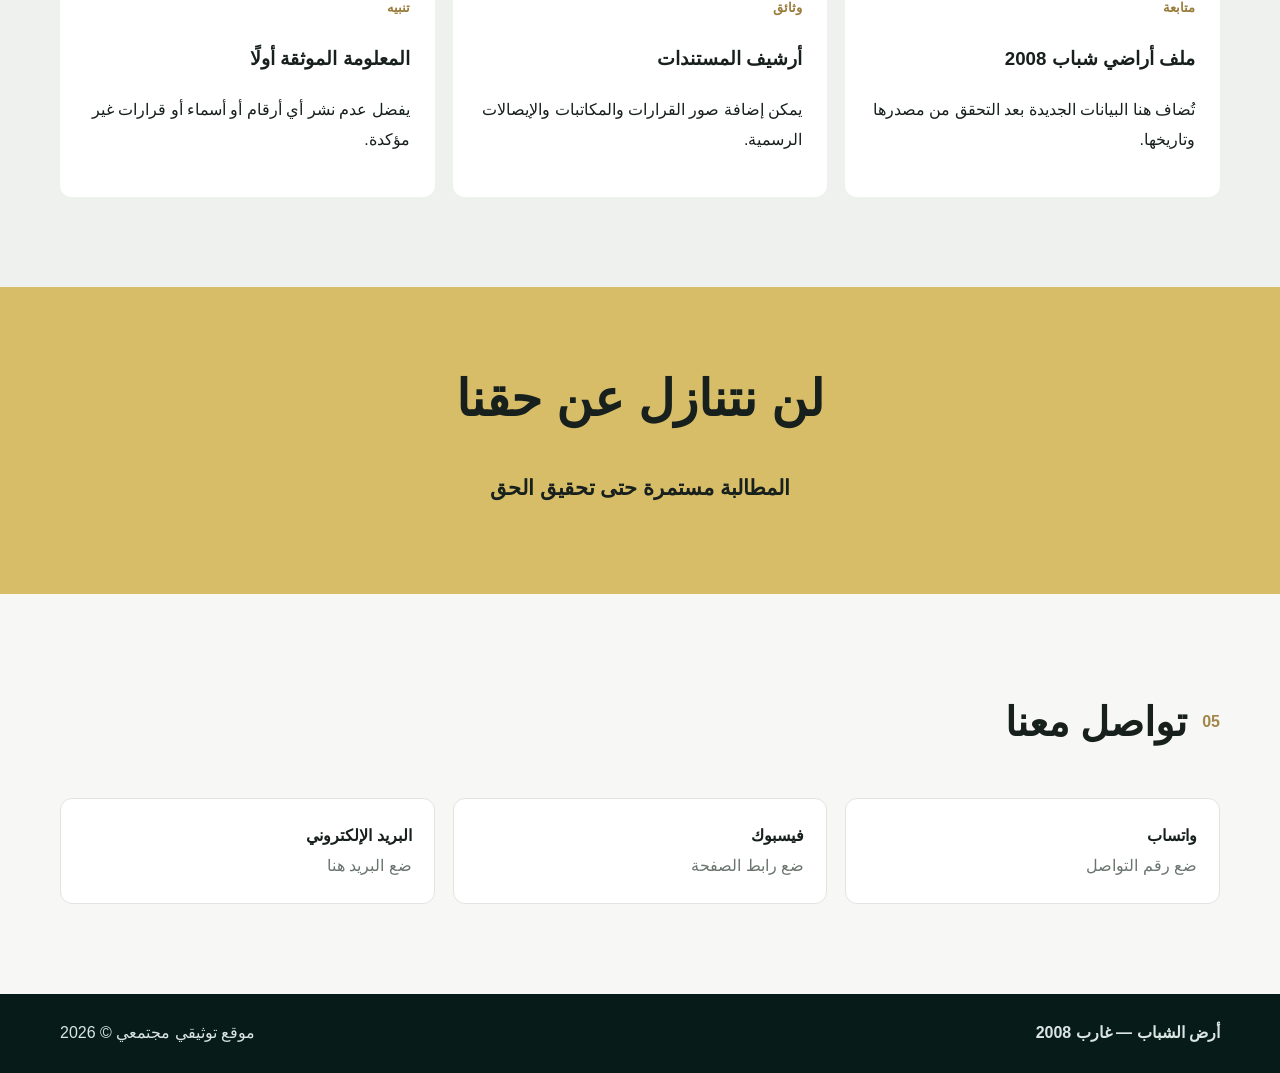
==== commit 20b3d35b: "Add files via upload" ====
--- a/index.html
+++ b/index.html
@@ -3,14 +3,35 @@
 <head>
 <meta charset="utf-8">
 <meta name="viewport" content="width=device-width,initial-scale=1">
-<title>أرض الشباب | غارب 2008</title>
+<title>أراضي شباب 2008 برأس غارب | أرض الشباب</title>
+<meta name="description" content="موقع توثيقي مجتمعي لقصة أراضي شباب 2008 برأس غارب، يوثق مراحل التقديم والحصر والتحديث والمطالبة بتسليم الأراضي للمستحقين، مع الصور والمواد المرئية والتحديثات.">
+<meta name="robots" content="index, follow">
+<meta name="googlebot" content="index, follow">
+<link rel="canonical" href="https://km4221897-cloud.github.io/gharib2008/">
+<meta property="og:type" content="website">
+<meta property="og:locale" content="ar_EG">
+<meta property="og:title" content="أراضي شباب 2008 برأس غارب | أرض الشباب">
+<meta property="og:description" content="ملف توثيقي مجتمعي لقصة أراضي شباب 2008 برأس غارب، ومراحل التقديم والحصر والتحديث والمطالبة بتسليم الأراضي للمستحقين.">
+<meta property="og:url" content="https://km4221897-cloud.github.io/gharib2008/">
+<meta property="og:image" content="https://km4221897-cloud.github.io/gharib2008/assets/hero.png">
+<meta property="og:image:alt" content="المطالبة بتسليم أراضي شباب 2008 برأس غارب">
+<meta name="twitter:card" content="summary_large_image">
+<meta name="twitter:title" content="أراضي شباب 2008 برأس غارب | أرض الشباب">
+<meta name="twitter:description" content="ملف توثيقي مجتمعي لقصة أراضي شباب 2008 برأس غارب.">
+<meta name="twitter:image" content="https://km4221897-cloud.github.io/gharib2008/assets/hero.png">
 <link rel="stylesheet" href="style.css">
+<script type="application/ld+json">
+{"@context":"https://schema.org","@type":"WebSite","name":"أرض الشباب — غارب 2008","alternateName":"أراضي شباب 2008 برأس غارب","url":"https://km4221897-cloud.github.io/gharib2008/","inLanguage":"ar-EG","description":"موقع توثيقي مجتمعي لقصة أراضي شباب 2008 برأس غارب، ومراحل التقديم والحصر والتحديث والمطالبة بتسليم الأراضي للمستحقين."}
+</script>
+<script type="application/ld+json">
+{"@context":"https://schema.org","@type":"WebPage","name":"أراضي شباب 2008 برأس غارب","url":"https://km4221897-cloud.github.io/gharib2008/","inLanguage":"ar-EG","description":"ملف توثيقي مجتمعي لقصة أراضي شباب 2008 برأس غارب، مع التسلسل الزمني والصور والمواد المرئية والتحديثات."}
+</script>
 </head>
 <body>
 <header class="top">
 <nav class="nav wrap">
 <a class="brand" href="#home">أرض الشباب <small>غارب 2008</small></a>
-<button class="menu">☰</button>
+<button class="menu" aria-label="فتح القائمة">☰</button>
 <div class="links">
 <a href="#home">الرئيسية</a><a href="#story">القصة</a><a href="#timeline">الزمن</a>
 <a href="#media">المعرض</a><a href="#updates">التحديثات</a><a href="#contact">تواصل</a>
@@ -19,33 +40,30 @@
 <section id="home" class="hero wrap">
 <div>
 <div class="kicker">ملف توثيقي مجتمعي</div>
-<h1>أرض الشباب<br><em>غارب 2008</em></h1>
-<p>18 سنة من الانتظار والمطالبة باستكمال إجراءات وتسليم أراضي الشباب للمستحقين.</p>
+<h1>أراضي شباب 2008<br><em>برأس غارب</em></h1>
+<p>18 سنة من الانتظار والمطالبة باستكمال إجراءات وتسليم أراضي الشباب للمستحقين في رأس غارب.</p>
 <div class="buttons"><a class="btn main" href="#story">اعرف القصة</a><a class="btn outline" href="#media">شاهد الصور</a></div>
 </div>
-<div class="hero-photo"><img src="assets/hero.png" alt="المطالبة بأراضي شباب 2008"><b>لن نتنازل عن حقنا</b></div>
+<div class="hero-photo"><img src="assets/hero.png" alt="المطالبة بتسليم أراضي شباب 2008 برأس غارب"><b>لن نتنازل عن حقنا</b></div>
 </section>
 </header>
-
 <section class="numbers"><div class="wrap number-grid">
 <div><strong>18</strong><span>سنة انتظار</span></div>
 <div><strong>3537</strong><span>متقدمًا في البداية</span></div>
 <div><strong>1394</strong><span>ضمن مراحل الحصر</span></div>
 <div><strong>1123</strong><span>قطعة في التقسيم المشار إليه</span></div>
 </div></section>
-
 <section id="story" class="section wrap">
-<div class="heading"><span>01</span><h2>القصة</h2></div>
-<div class="story"><img src="assets/banner.png" alt="لافتة الحملة"><div>
+<div class="heading"><span>01</span><h2>قصة أراضي شباب 2008 برأس غارب</h2></div>
+<div class="story"><img src="assets/banner.png" alt="لافتة المطالبة بتسليم أراضي شباب 2008 برأس غارب"><div>
 <h3>منذ 2008 وحتى اليوم</h3>
-<p>بدأت الحكاية مع فتح باب التقديم على أراضي الشباب في رأس غارب عام 2008. تقدم آلاف المواطنين بطلباتهم وسددوا رسوم التقديم وحصلوا على إيصالات.</p>
+<p>بدأت قصة أراضي شباب 2008 برأس غارب مع فتح باب التقديم على أراضي الشباب عام 2008. تقدم آلاف المواطنين بطلباتهم وسددوا رسوم التقديم وحصلوا على إيصالات.</p>
 <p>مر الملف بمراحل للحصر والتحديث، واستمرت المتابعة والمطالبة. هذا الموقع يجمع القصة والصور والتحديثات في مكان واحد، مع الاعتماد على المستندات والمعلومات الموثقة.</p>
 <blockquote>«لن نتنازل عن حقنا»</blockquote>
 </div></div>
 </section>
-
 <section id="timeline" class="section dark"><div class="wrap">
-<div class="heading light"><span>02</span><h2>التسلسل الزمني</h2></div>
+<div class="heading light"><span>02</span><h2>التسلسل الزمني لأراضي شباب 2008</h2></div>
 <div class="timeline">
 <article><b>2008</b><div><h3>بداية التقديم</h3><p>فتح باب التقديم على أراضي الشباب، وتقدم المواطنون بطلباتهم وسددوا الرسوم.</p></div></article>
 <article><b>بعد التقديم</b><div><h3>الحصر والتصفية</h3><p>بحسب المعلومات المتداولة في الملف، بلغ عدد المتقدمين 3537 ثم ظهرت مراحل للحصر والتصفية وصولًا إلى 1394.</p></div></article>
@@ -53,42 +71,33 @@
 <article><b>2019</b><div><h3>تحديث البيانات</h3><p>طُرحت مسألة تحديث بيانات المتقدمين للوصول إلى العدد المستهدف في التقسيم.</p></div></article>
 <article><b>2026</b><div><h3>استمرار المطالبة</h3><p>استمرار المتابعة والمطالبة بإنهاء الإجراءات وتسليم الأراضي للمستحقين وفق القرارات الرسمية.</p></div></article>
 </div></div></section>
-
 <section id="media" class="section wrap">
-<div class="heading"><span>03</span><h2>الصور والحملة</h2></div>
+<div class="heading"><span>03</span><h2>صور ومواد حملة أراضي شباب 2008</h2></div>
 <div class="gallery">
-<figure class="wide"><img src="assets/ras_gharib_1.jpg" alt="رأس غارب"><figcaption>رأس غارب</figcaption></figure>
+<figure class="wide"><img src="assets/ras_gharib_1.jpg" alt="مدينة رأس غارب"><figcaption>رأس غارب</figcaption></figure>
 <figure><img src="assets/protest.png" alt="المطالبة بتسليم الأراضي"><figcaption>المطالبة بتسليم الأراضي</figcaption></figure>
-<figure><img src="assets/ras_gharib_2.jpg" alt="18 سنة انتظار"><figcaption>18 سنة انتظار</figcaption></figure>
-<figure><img src="assets/title.png" alt="أرض الشباب غارب 2008"><figcaption>أرض الشباب — غارب 2008</figcaption></figure>
-<figure><img src="assets/ras_gharib_city.png" alt="مدينة رأس غارب"><figcaption>مدينة رأس غارب</figcaption></figure>
-
-<!-- GIF القديم -->
-<figure class="wide"><img src="assets/campaign.gif" alt="الحملة - GIF متحرك"><figcaption>الحملة — GIF متحرك</figcaption></figure>
-
-<!-- GIF الجديد -->
-<figure class="wide"><img src="assets/Untitled%20design%20(12).gif" alt="18 سنة انتظار - أراضي شباب 2008"><figcaption>18 سنة انتظار — أراضي شباب 2008</figcaption></figure>
-</div>
-</section>
-
+<figure><img src="assets/ras_gharib_2.jpg" alt="18 سنة انتظار لأراضي شباب 2008"><figcaption>18 سنة انتظار</figcaption></figure>
+<figure><img src="assets/title.png" alt="أراضي شباب 2008 برأس غارب"><figcaption>أراضي شباب 2008 — غارب</figcaption></figure>
+<figure><img src="assets/ras_gharib_city.png" alt="مدينة رأس غارب والبحر"><figcaption>مدينة رأس غارب</figcaption></figure>
+<figure class="wide"><img src="assets/campaign.gif" alt="GIF متحرك عن المطالبة بأراضي شباب 2008"><figcaption>الحملة — GIF متحرك</figcaption></figure>
+<figure class="wide"><img src="assets/Untitled%20design%20(12).gif" alt="GIF متحرك عن 18 سنة انتظار لأراضي شباب 2008 برأس غارب"><figcaption>18 سنة انتظار — أراضي شباب 2008</figcaption></figure>
+</div></section>
 <section id="updates" class="section soft"><div class="wrap">
-<div class="heading"><span>04</span><h2>التحديثات</h2></div>
+<div class="heading"><span>04</span><h2>تحديثات ملف أراضي شباب 2008</h2></div>
 <div class="cards">
 <article><small>متابعة</small><h3>ملف أراضي شباب 2008</h3><p>تُضاف هنا البيانات الجديدة بعد التحقق من مصدرها وتاريخها.</p></article>
 <article><small>وثائق</small><h3>أرشيف المستندات</h3><p>يمكن إضافة صور القرارات والمكاتبات والإيصالات الرسمية.</p></article>
 <article><small>تنبيه</small><h3>المعلومة الموثقة أولًا</h3><p>يفضل عدم نشر أي أرقام أو أسماء أو قرارات غير مؤكدة.</p></article>
 </div></div></section>
-
 <section class="statement"><h2>لن نتنازل عن حقنا</h2><p>المطالبة مستمرة حتى تحقيق الحق</p></section>
-
 <section id="contact" class="section wrap"><div class="heading"><span>05</span><h2>تواصل معنا</h2></div>
 <div class="contact"><div><b>واتساب</b><span>ضع رقم التواصل</span></div><div><b>فيسبوك</b><span>ضع رابط الصفحة</span></div><div><b>البريد الإلكتروني</b><span>ضع البريد هنا</span></div></div>
 </section>
-
 <footer><div class="wrap foot"><b>أرض الشباب — غارب 2008</b><span>موقع توثيقي مجتمعي © 2026</span></div></footer>
 <script>
 const menu=document.querySelector('.menu'),links=document.querySelector('.links');
 menu.onclick=()=>links.classList.toggle('open');
 links.querySelectorAll('a').forEach(a=>a.onclick=()=>links.classList.remove('open'));
 </script>
-</body></html>
+</body>
+</html>
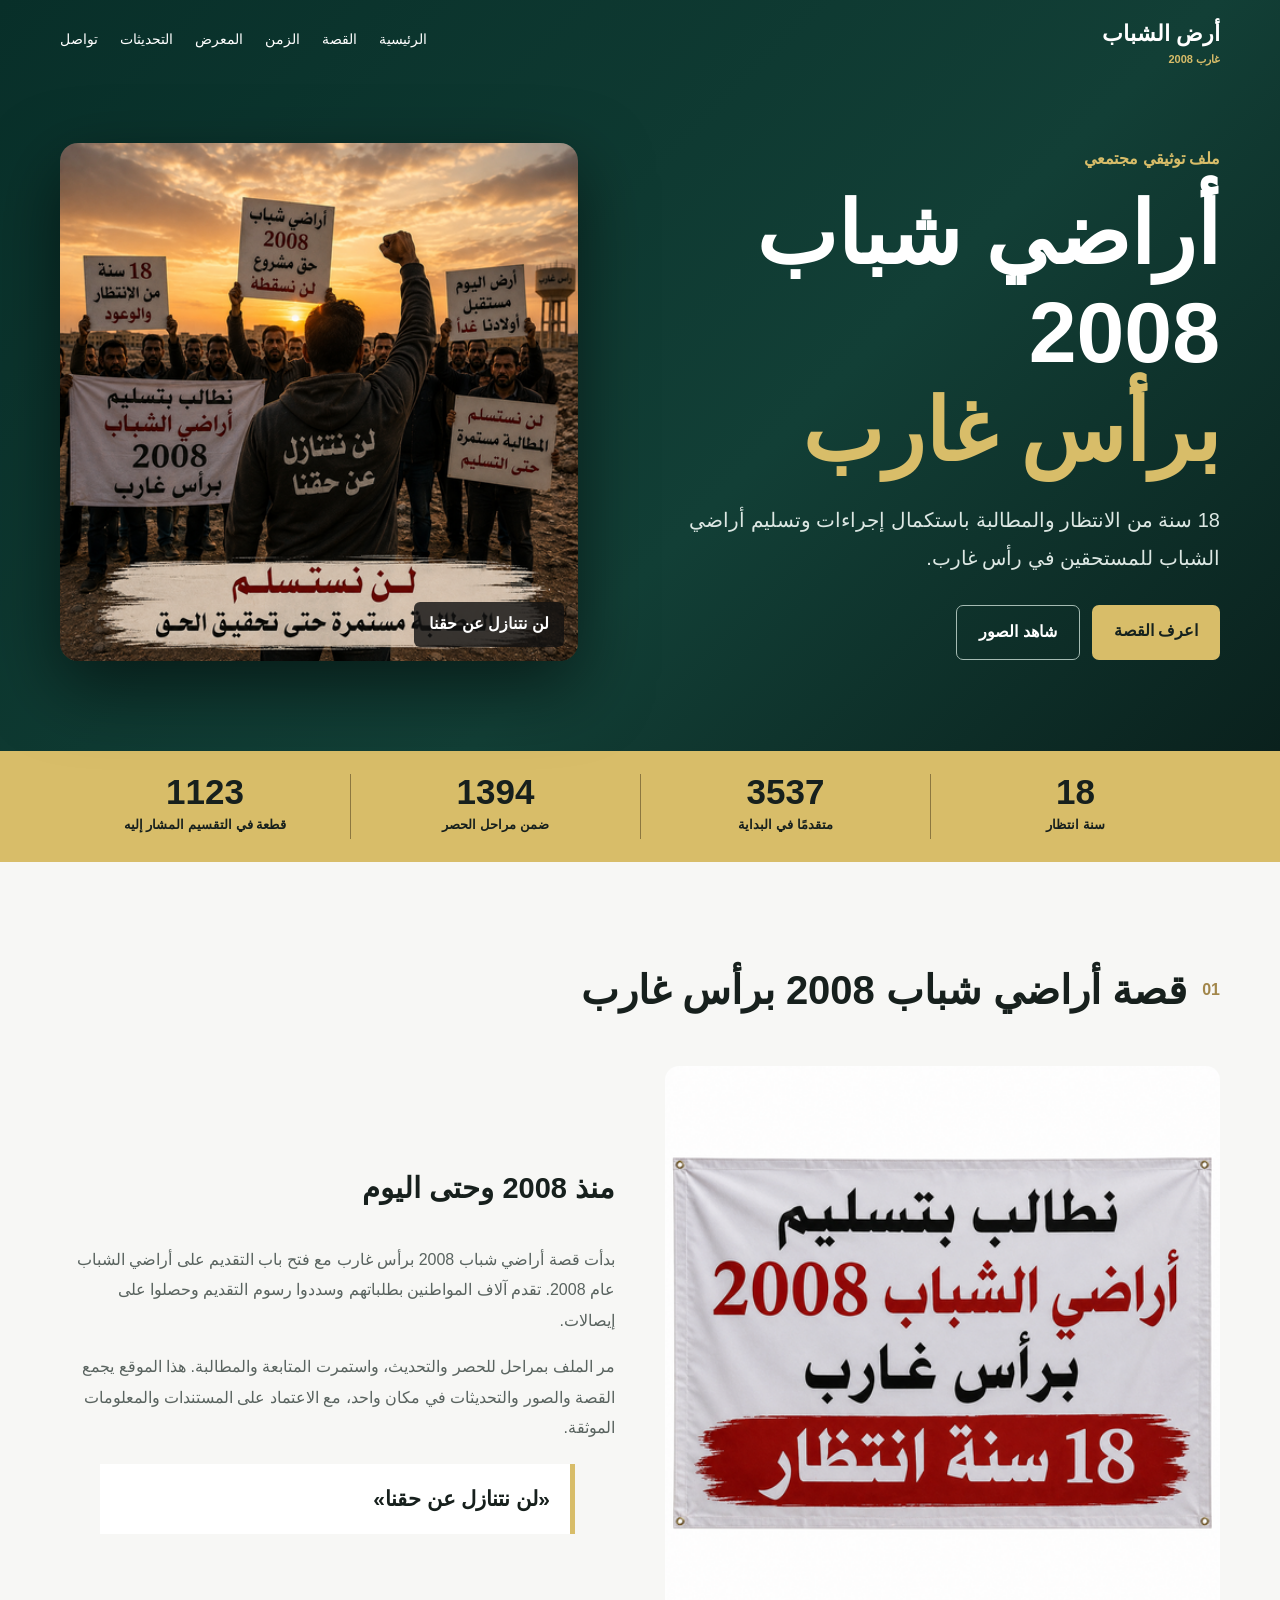
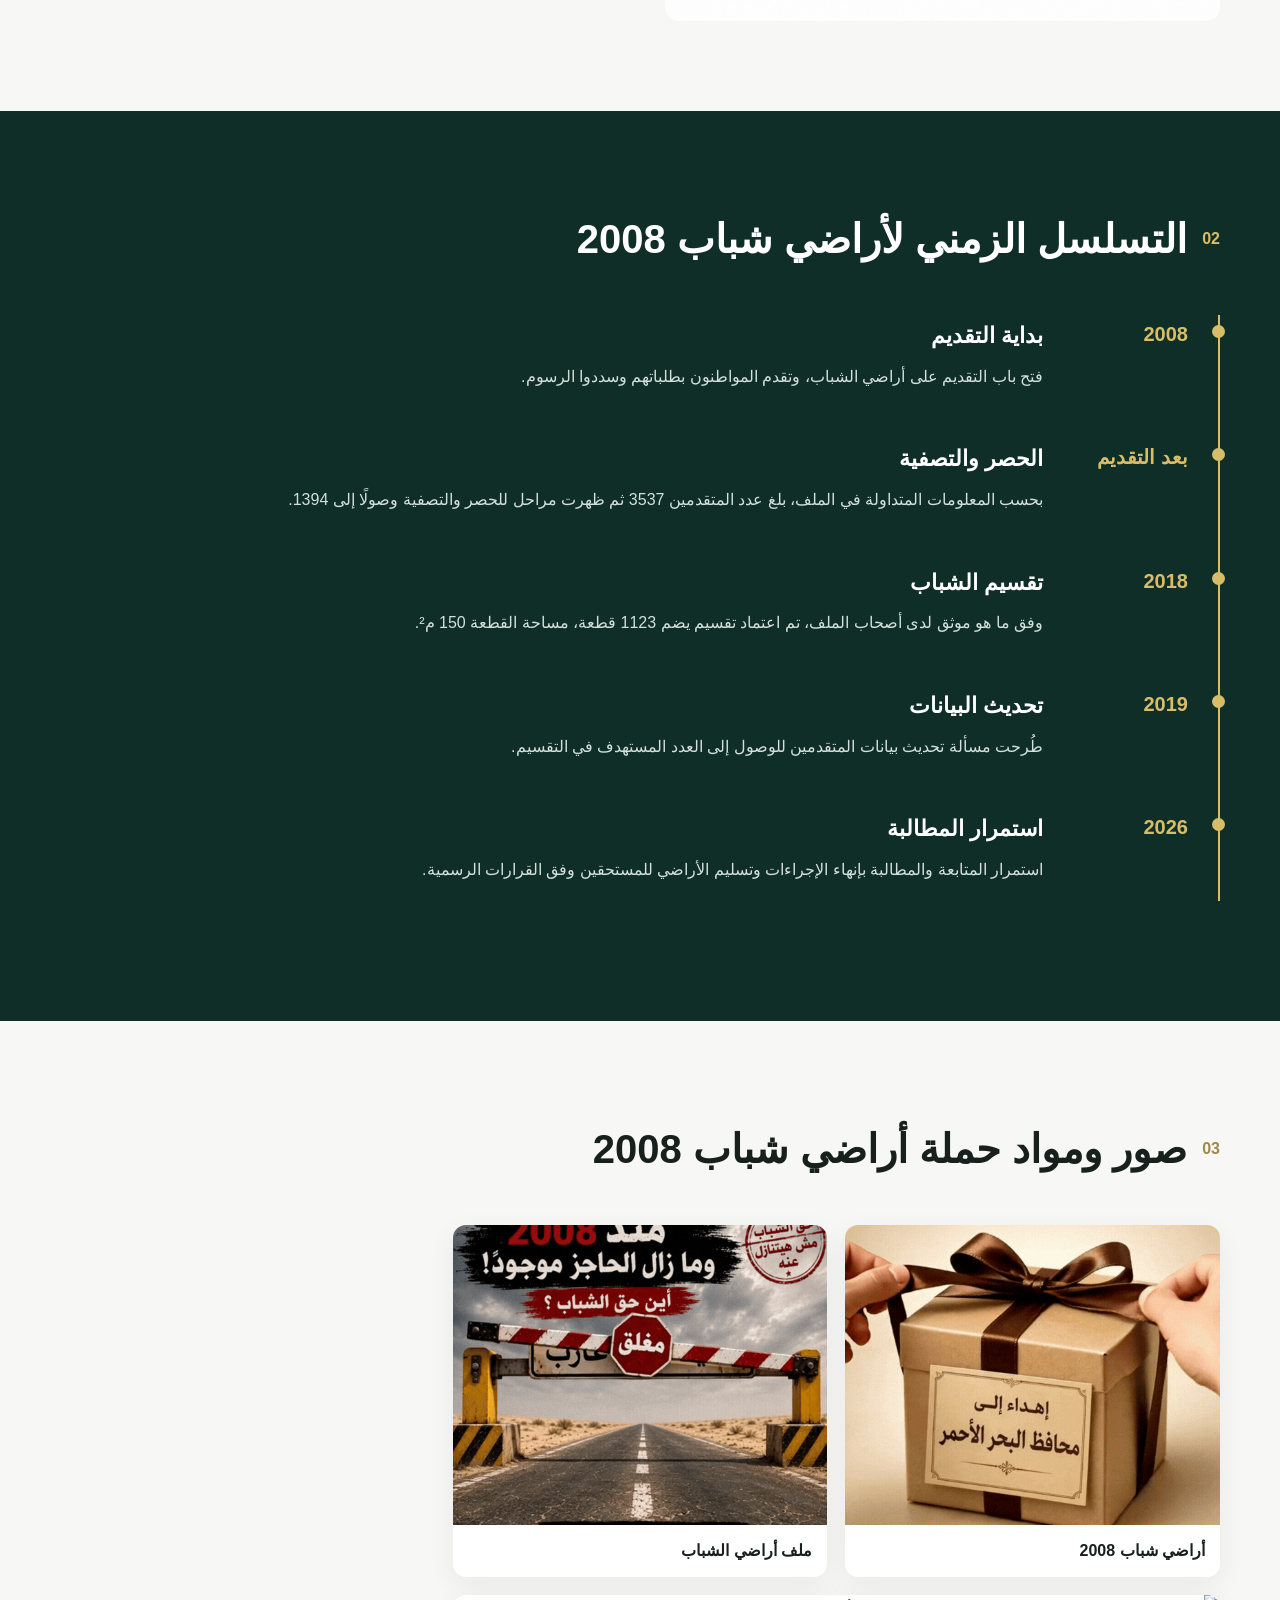
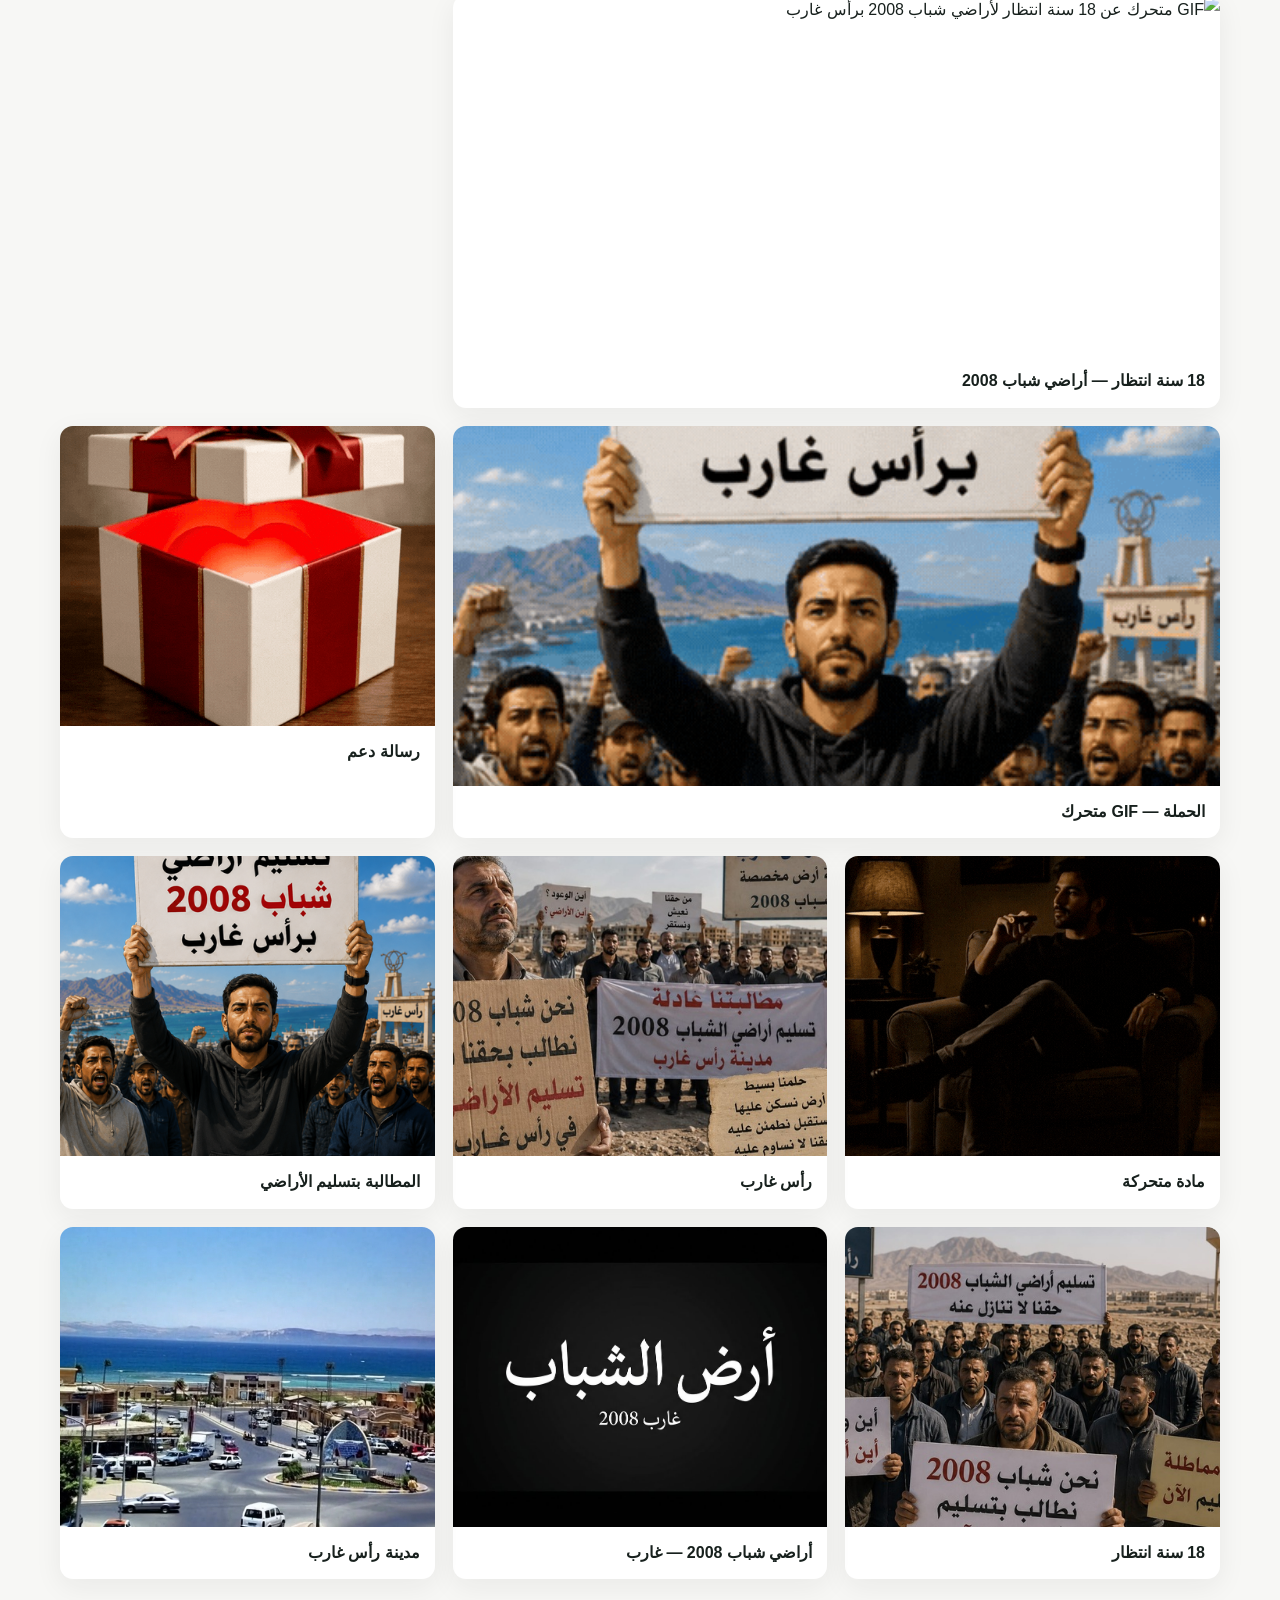
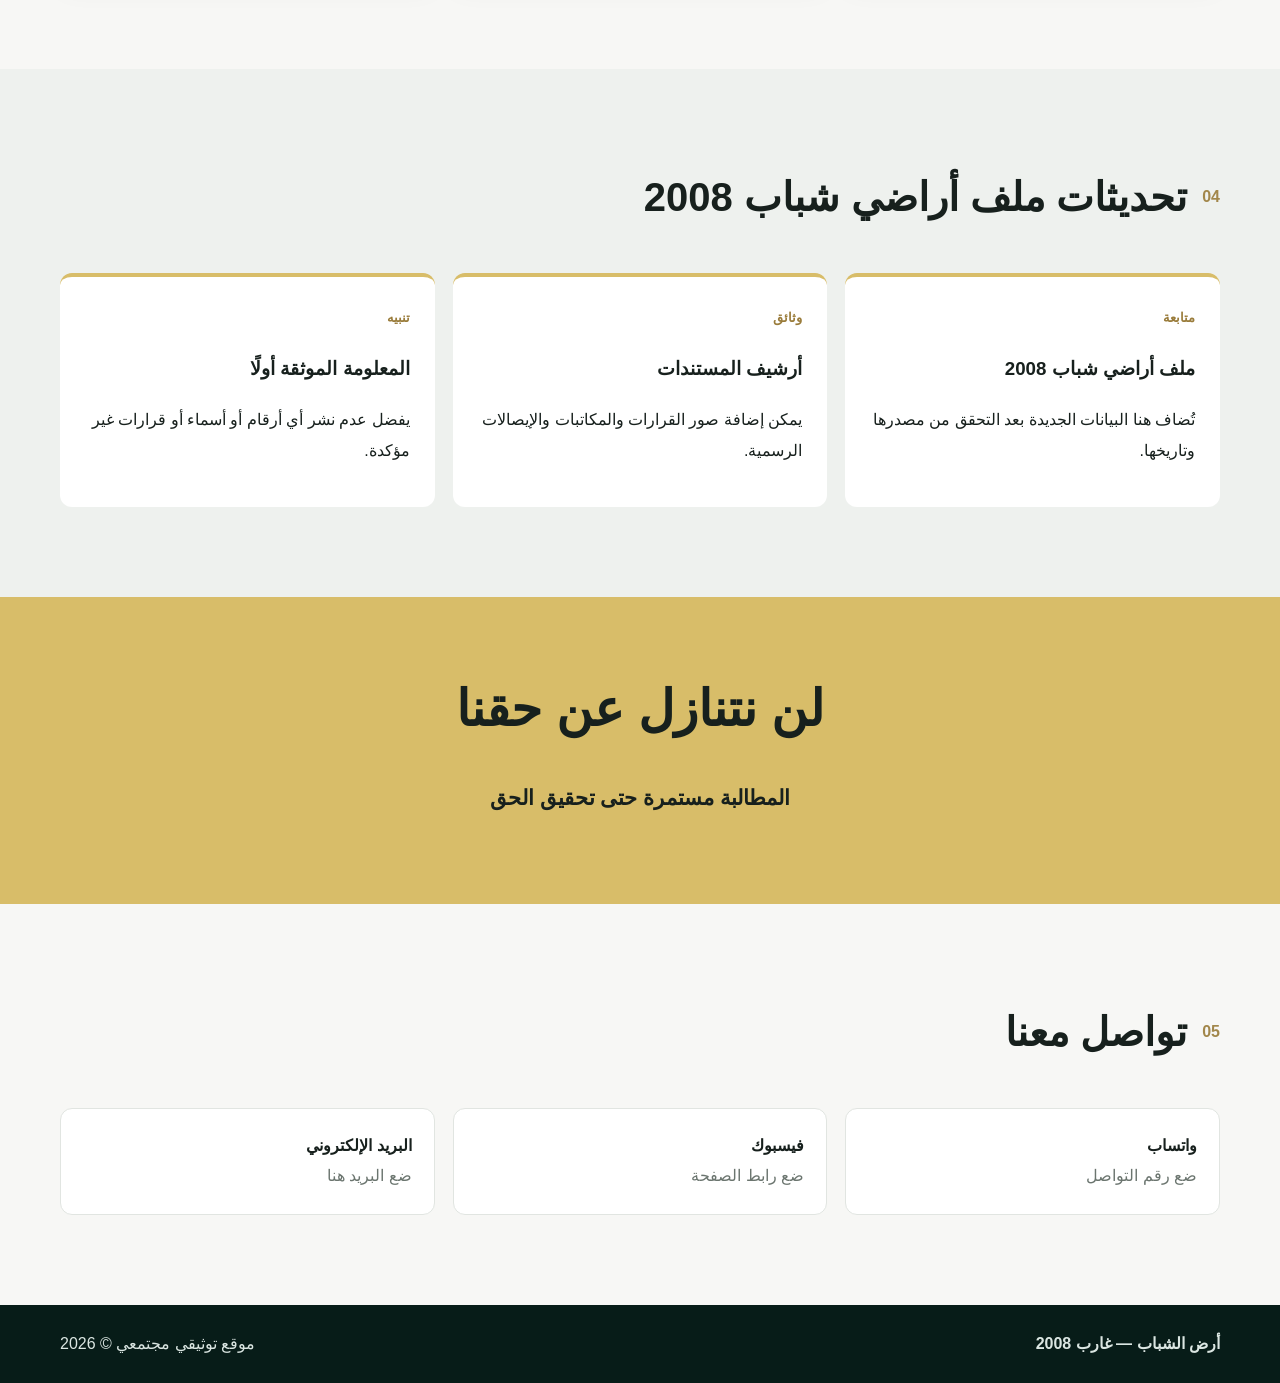
==== commit f02e6ea3: "Add files via upload" ====
--- a/index.html
+++ b/index.html
@@ -74,13 +74,17 @@
 <section id="media" class="section wrap">
 <div class="heading"><span>03</span><h2>صور ومواد حملة أراضي شباب 2008</h2></div>
 <div class="gallery">
-<figure class="wide"><img src="assets/ras_gharib_1.jpg" alt="مدينة رأس غارب"><figcaption>رأس غارب</figcaption></figure>
+<figure><img src="assets/20081.gif" alt="GIF أراضي شباب 2008"><figcaption>أراضي شباب 2008</figcaption></figure>
+<figure><img src="assets/20083.gif" alt="GIF أراضي شباب 2008"><figcaption>ملف أراضي الشباب</figcaption></figure>
+<figure class="wide"><img src="assets/Untitled%20design%20(12).gif" alt="GIF متحرك عن 18 سنة انتظار لأراضي شباب 2008 برأس غارب"><figcaption>18 سنة انتظار — أراضي شباب 2008</figcaption></figure>
+<figure class="wide"><img src="assets/campaign.gif" alt="GIF متحرك عن المطالبة بأراضي شباب 2008"><figcaption>الحملة — GIF متحرك</figcaption></figure>
+<figure><img src="assets/love.gif" alt="GIF متحرك"><figcaption>رسالة دعم</figcaption></figure>
+<figure><img src="assets/smoking.gif" alt="GIF متحرك"><figcaption>مادة متحركة</figcaption></figure>
+<figure><img src="assets/ras_gharib_1.jpg" alt="مدينة رأس غارب"><figcaption>رأس غارب</figcaption></figure>
 <figure><img src="assets/protest.png" alt="المطالبة بتسليم الأراضي"><figcaption>المطالبة بتسليم الأراضي</figcaption></figure>
 <figure><img src="assets/ras_gharib_2.jpg" alt="18 سنة انتظار لأراضي شباب 2008"><figcaption>18 سنة انتظار</figcaption></figure>
 <figure><img src="assets/title.png" alt="أراضي شباب 2008 برأس غارب"><figcaption>أراضي شباب 2008 — غارب</figcaption></figure>
 <figure><img src="assets/ras_gharib_city.png" alt="مدينة رأس غارب والبحر"><figcaption>مدينة رأس غارب</figcaption></figure>
-<figure class="wide"><img src="assets/campaign.gif" alt="GIF متحرك عن المطالبة بأراضي شباب 2008"><figcaption>الحملة — GIF متحرك</figcaption></figure>
-<figure class="wide"><img src="assets/Untitled%20design%20(12).gif" alt="GIF متحرك عن 18 سنة انتظار لأراضي شباب 2008 برأس غارب"><figcaption>18 سنة انتظار — أراضي شباب 2008</figcaption></figure>
 </div></section>
 <section id="updates" class="section soft"><div class="wrap">
 <div class="heading"><span>04</span><h2>تحديثات ملف أراضي شباب 2008</h2></div>
